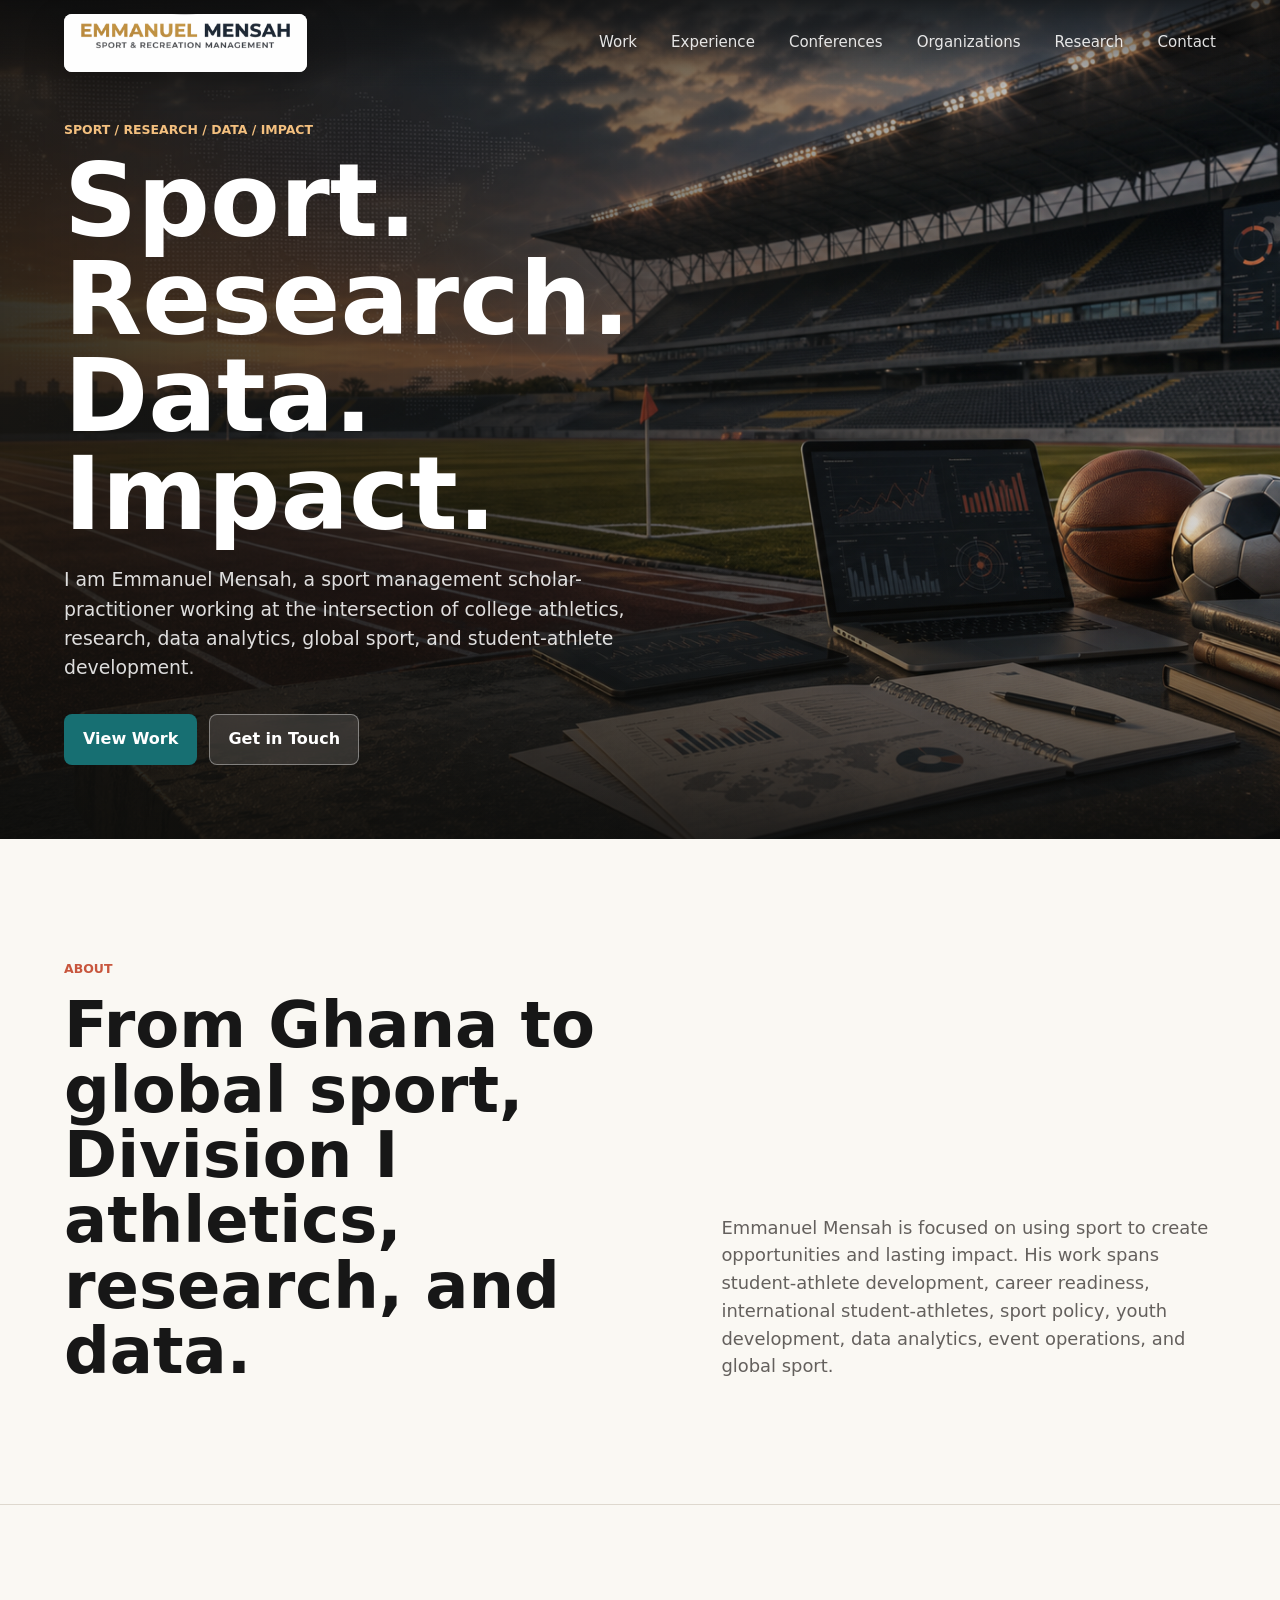
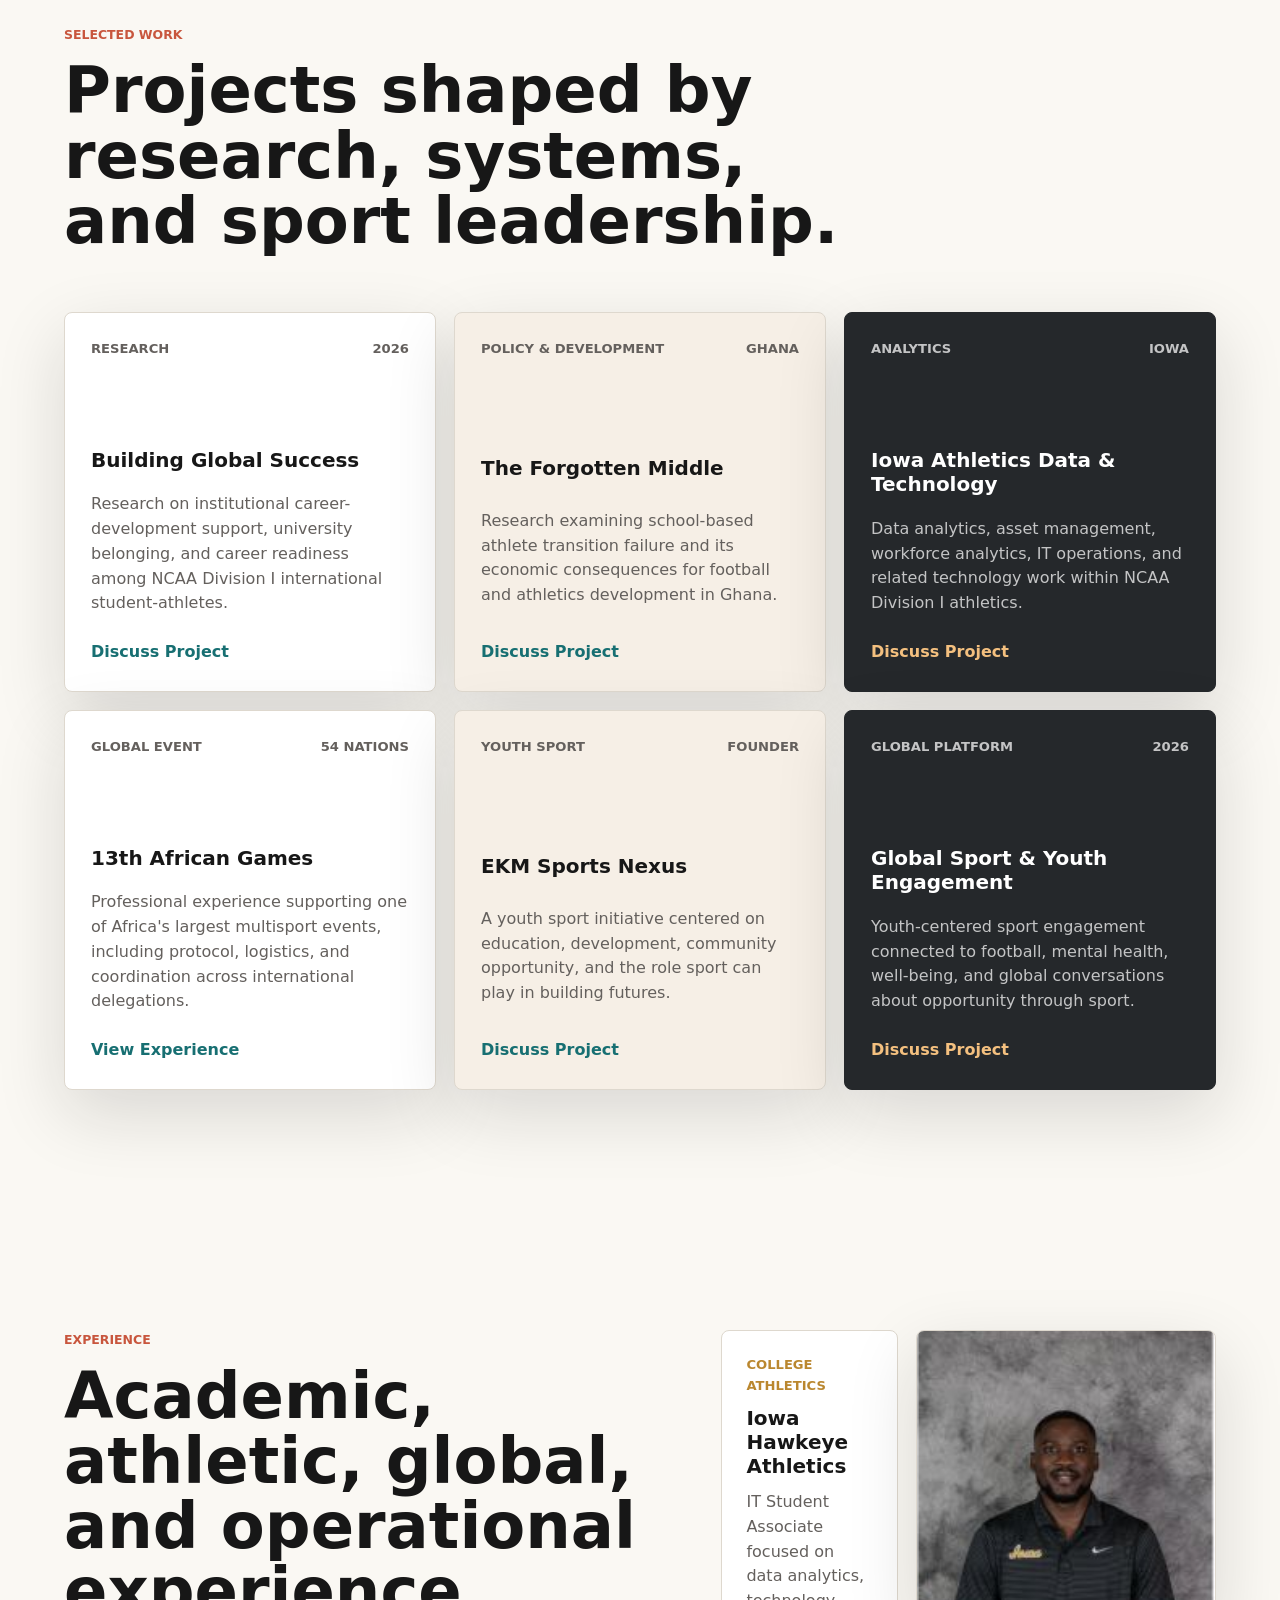
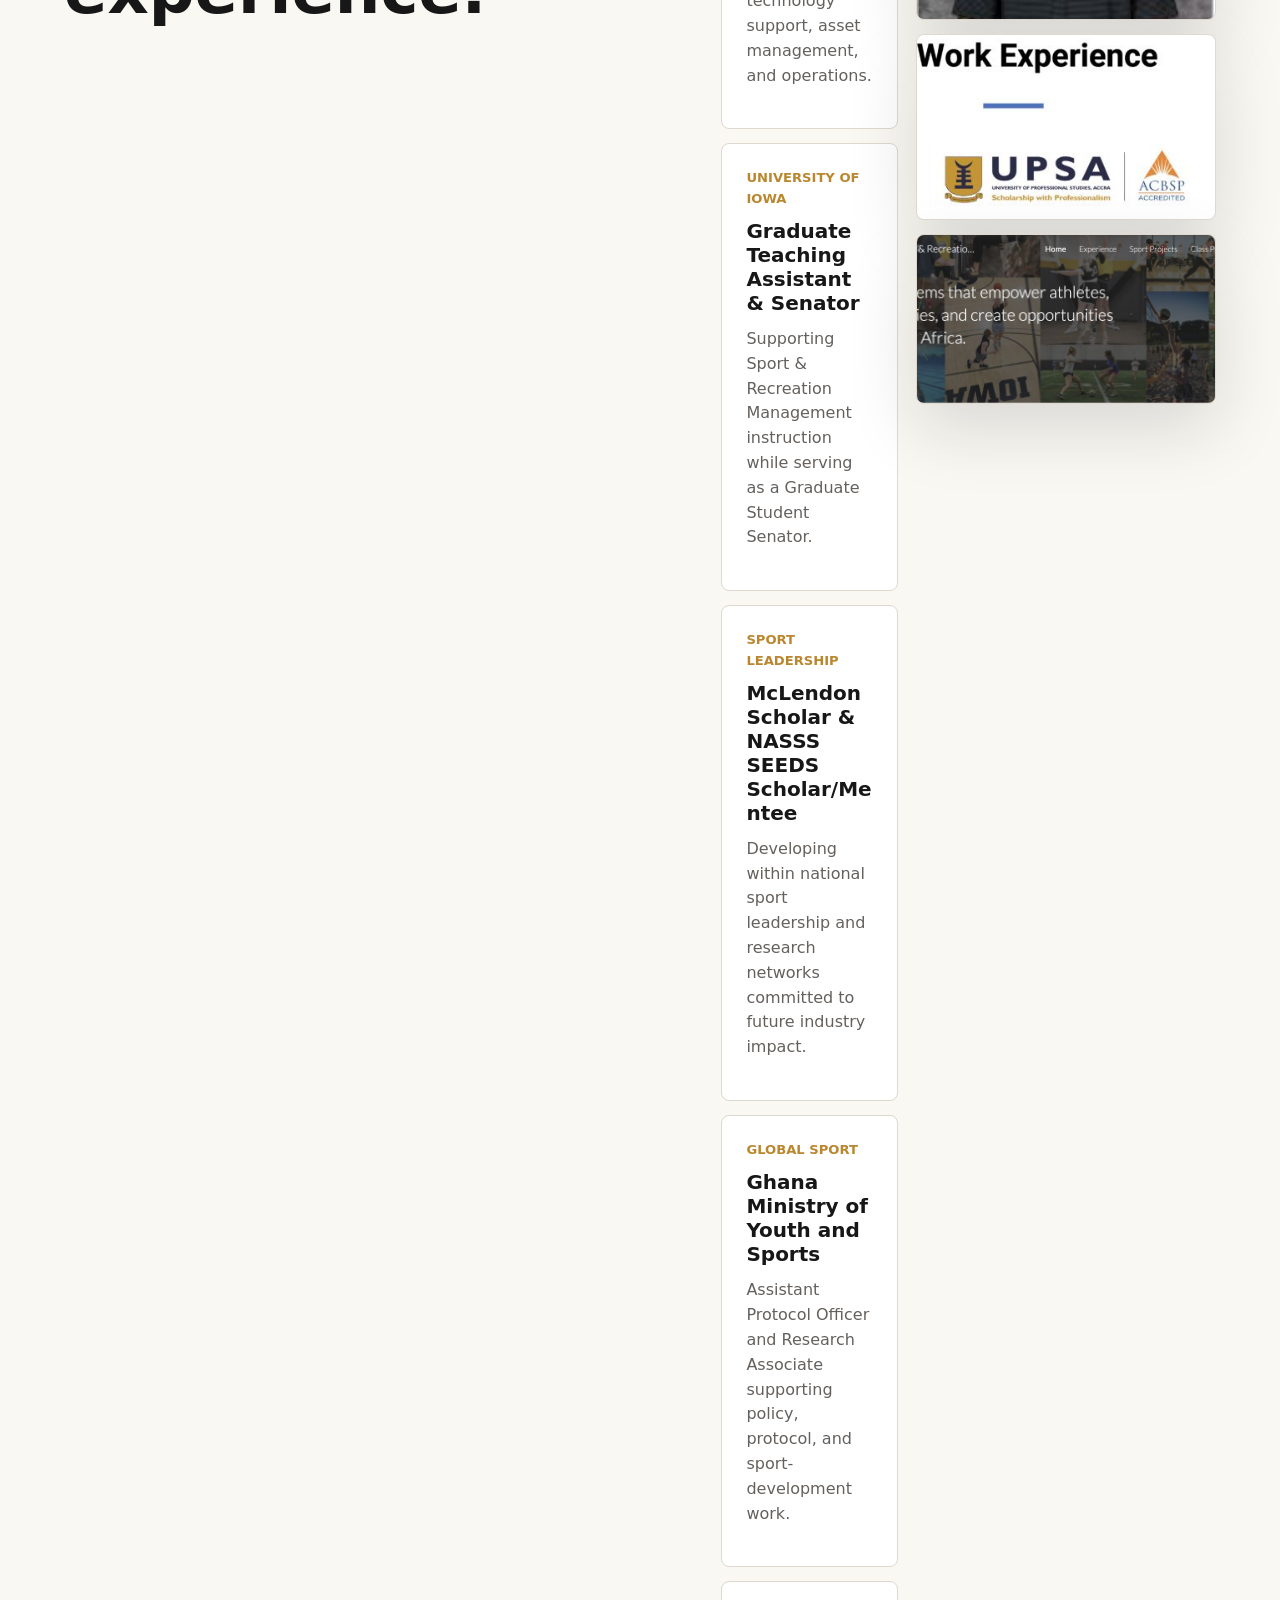
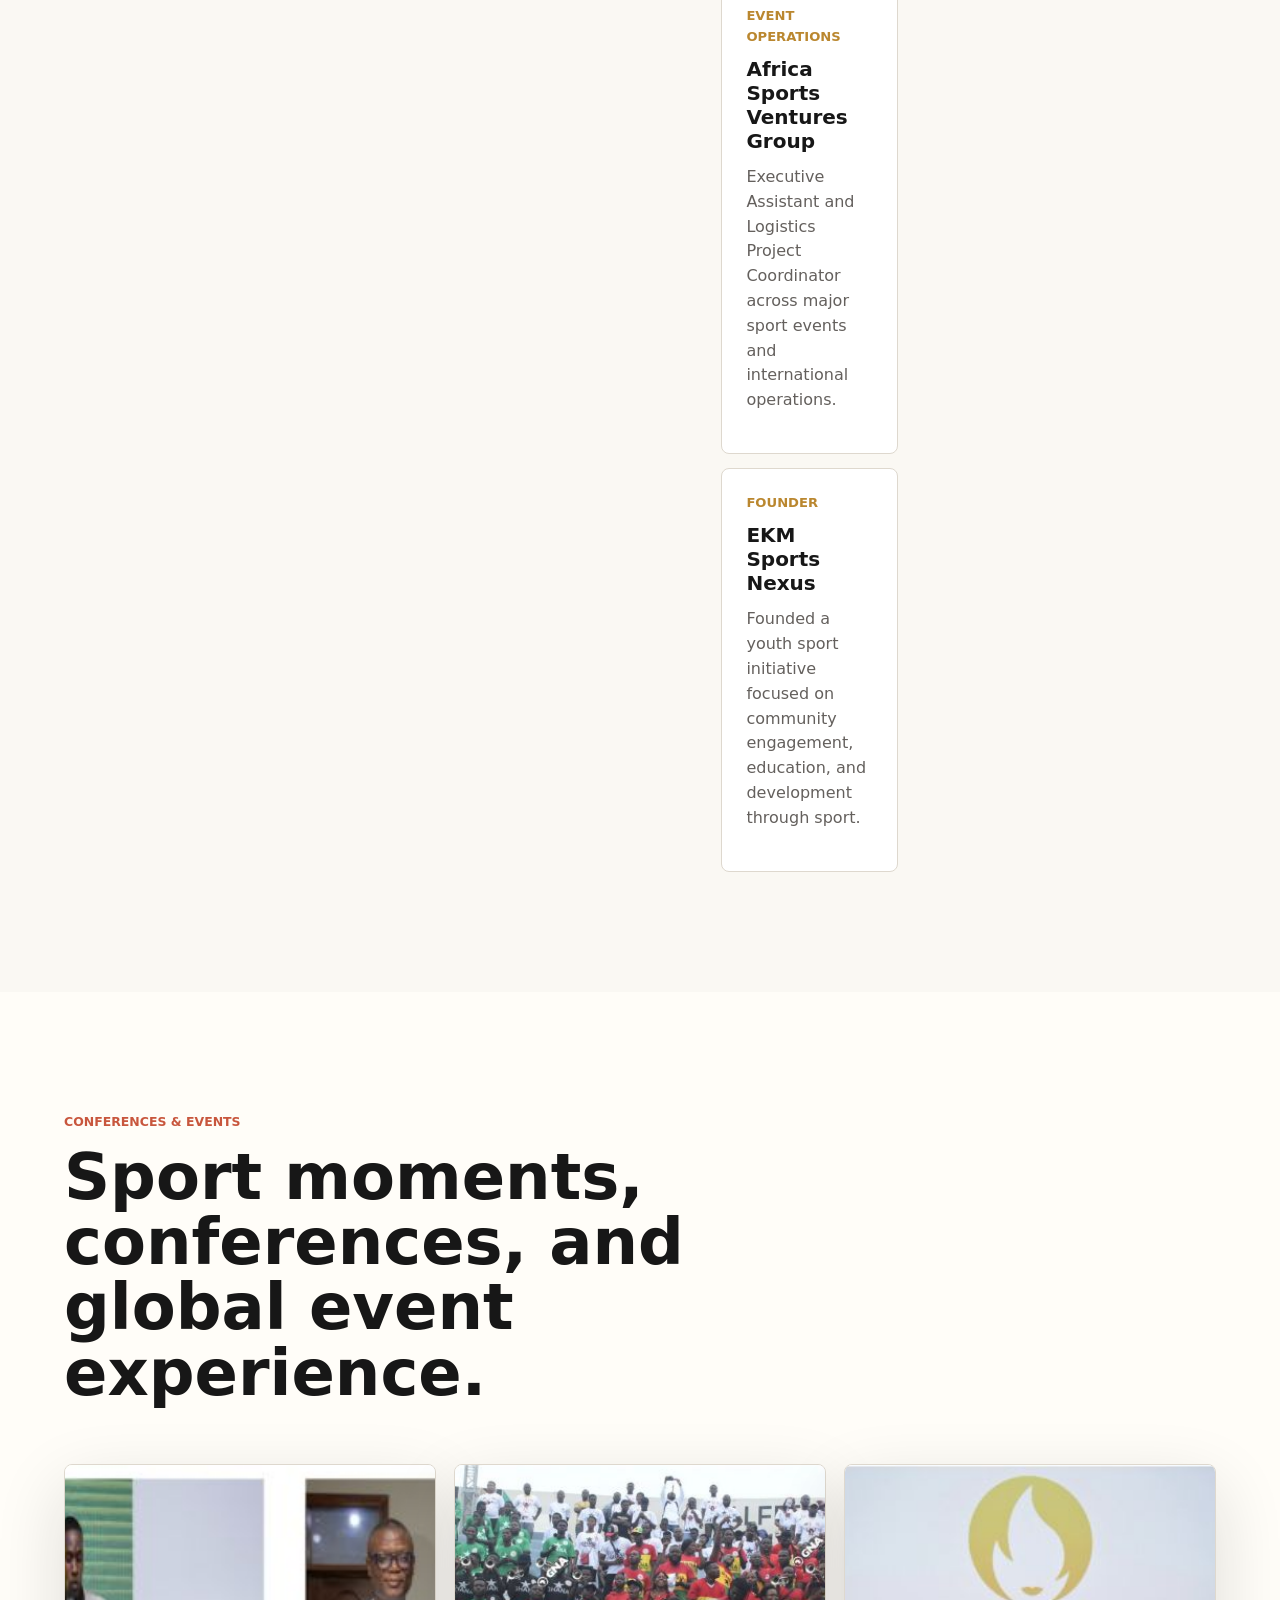
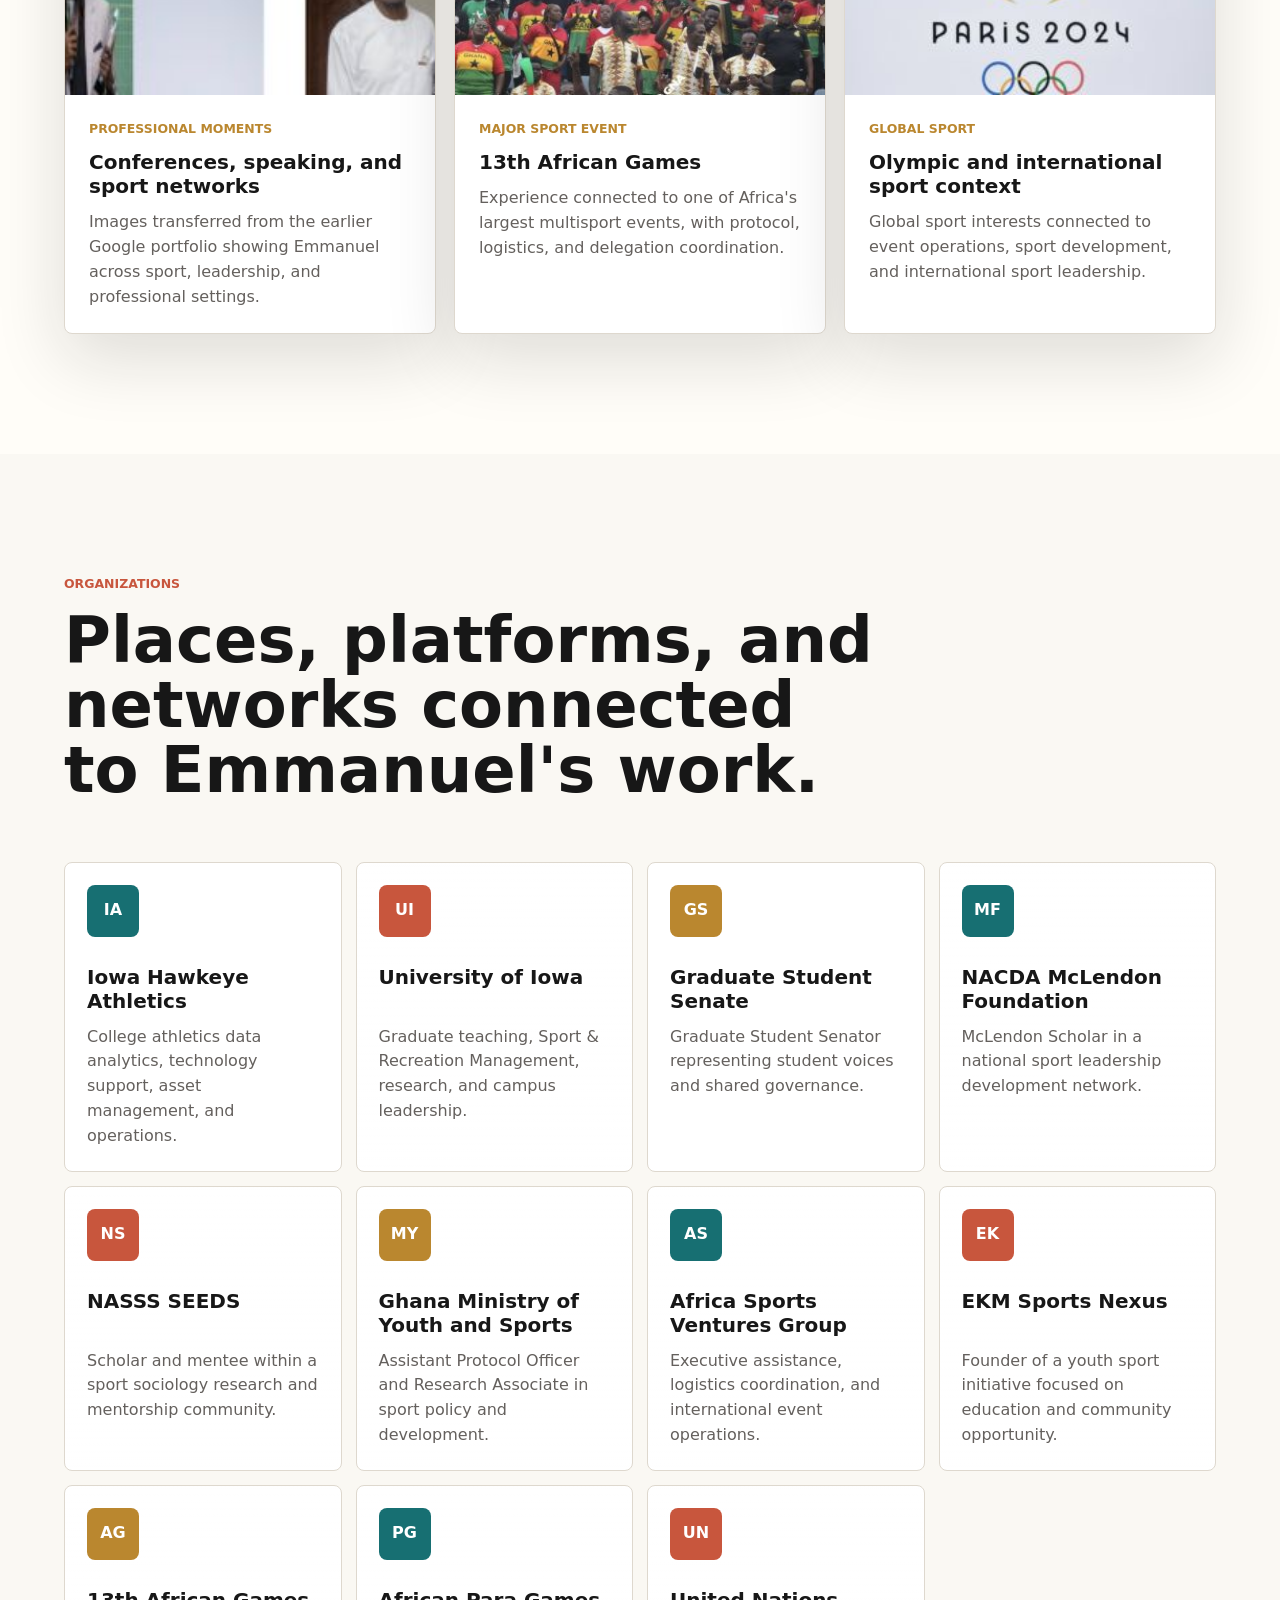
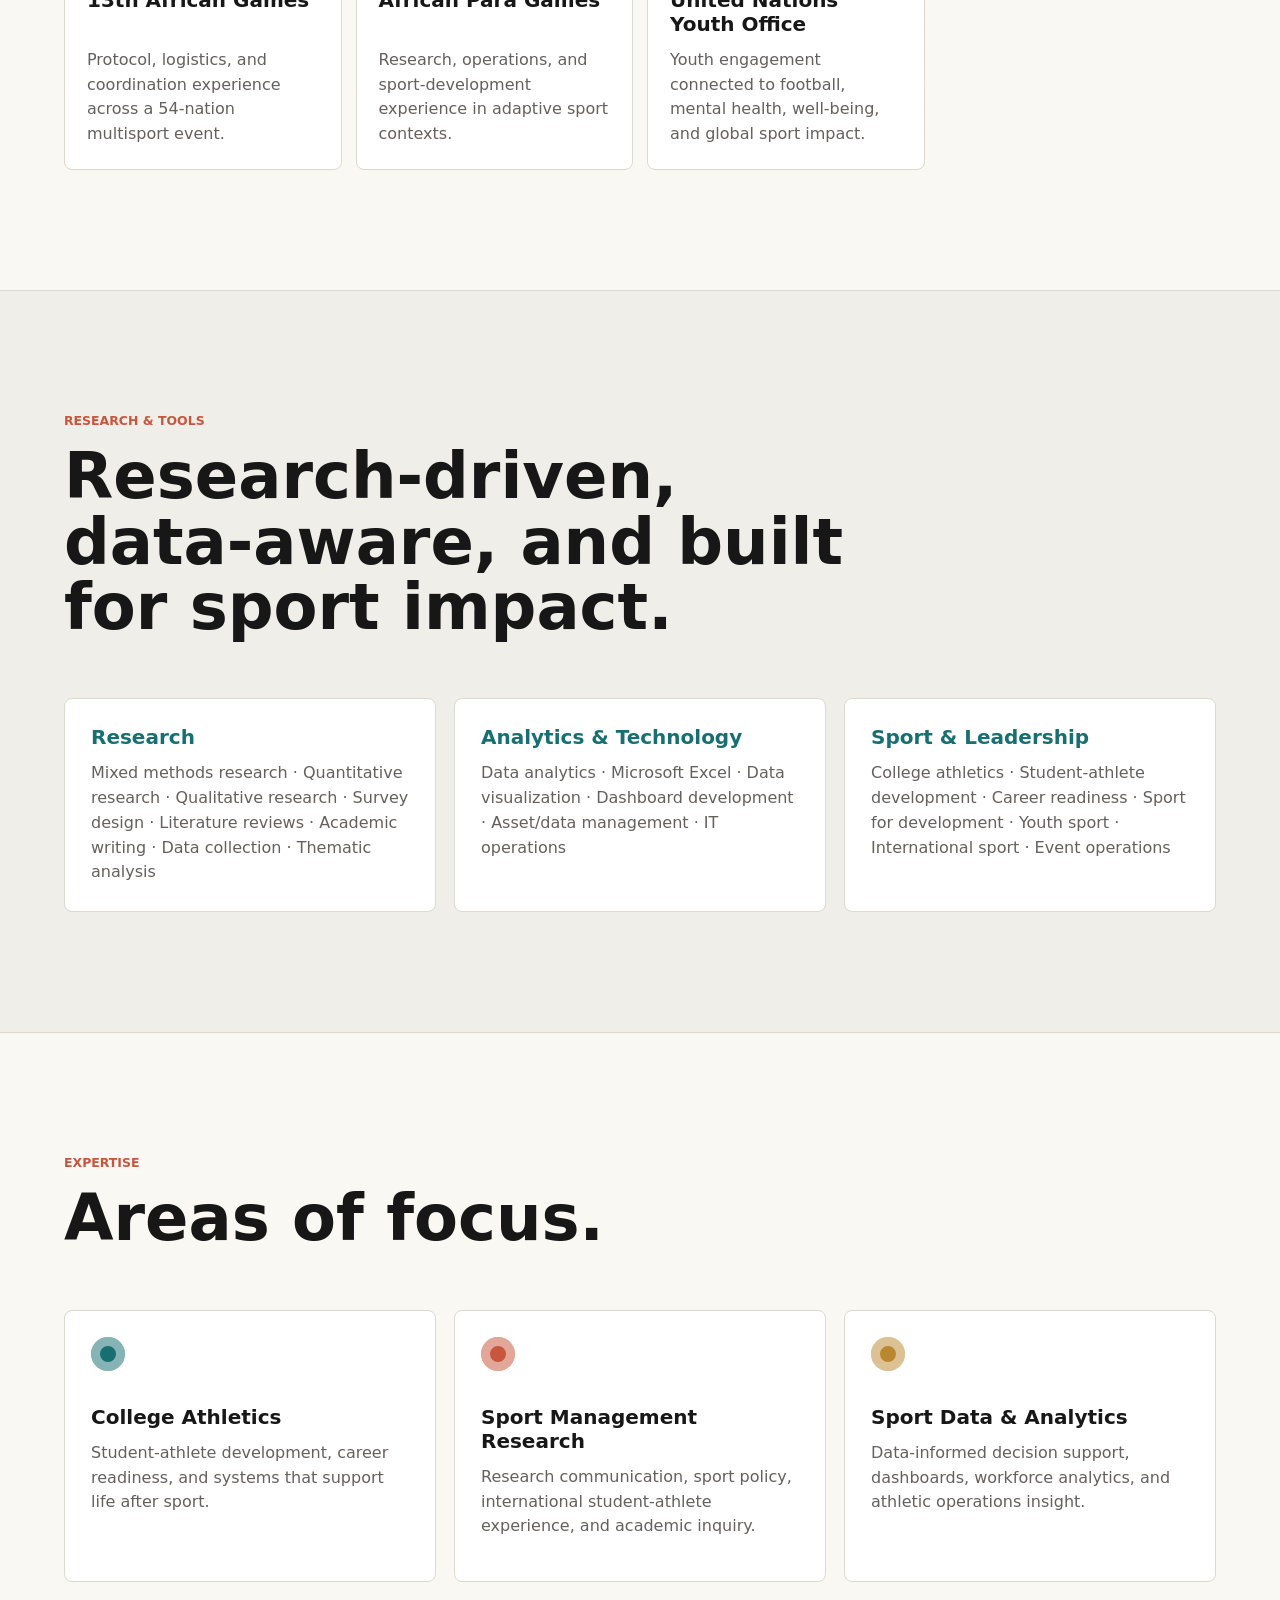
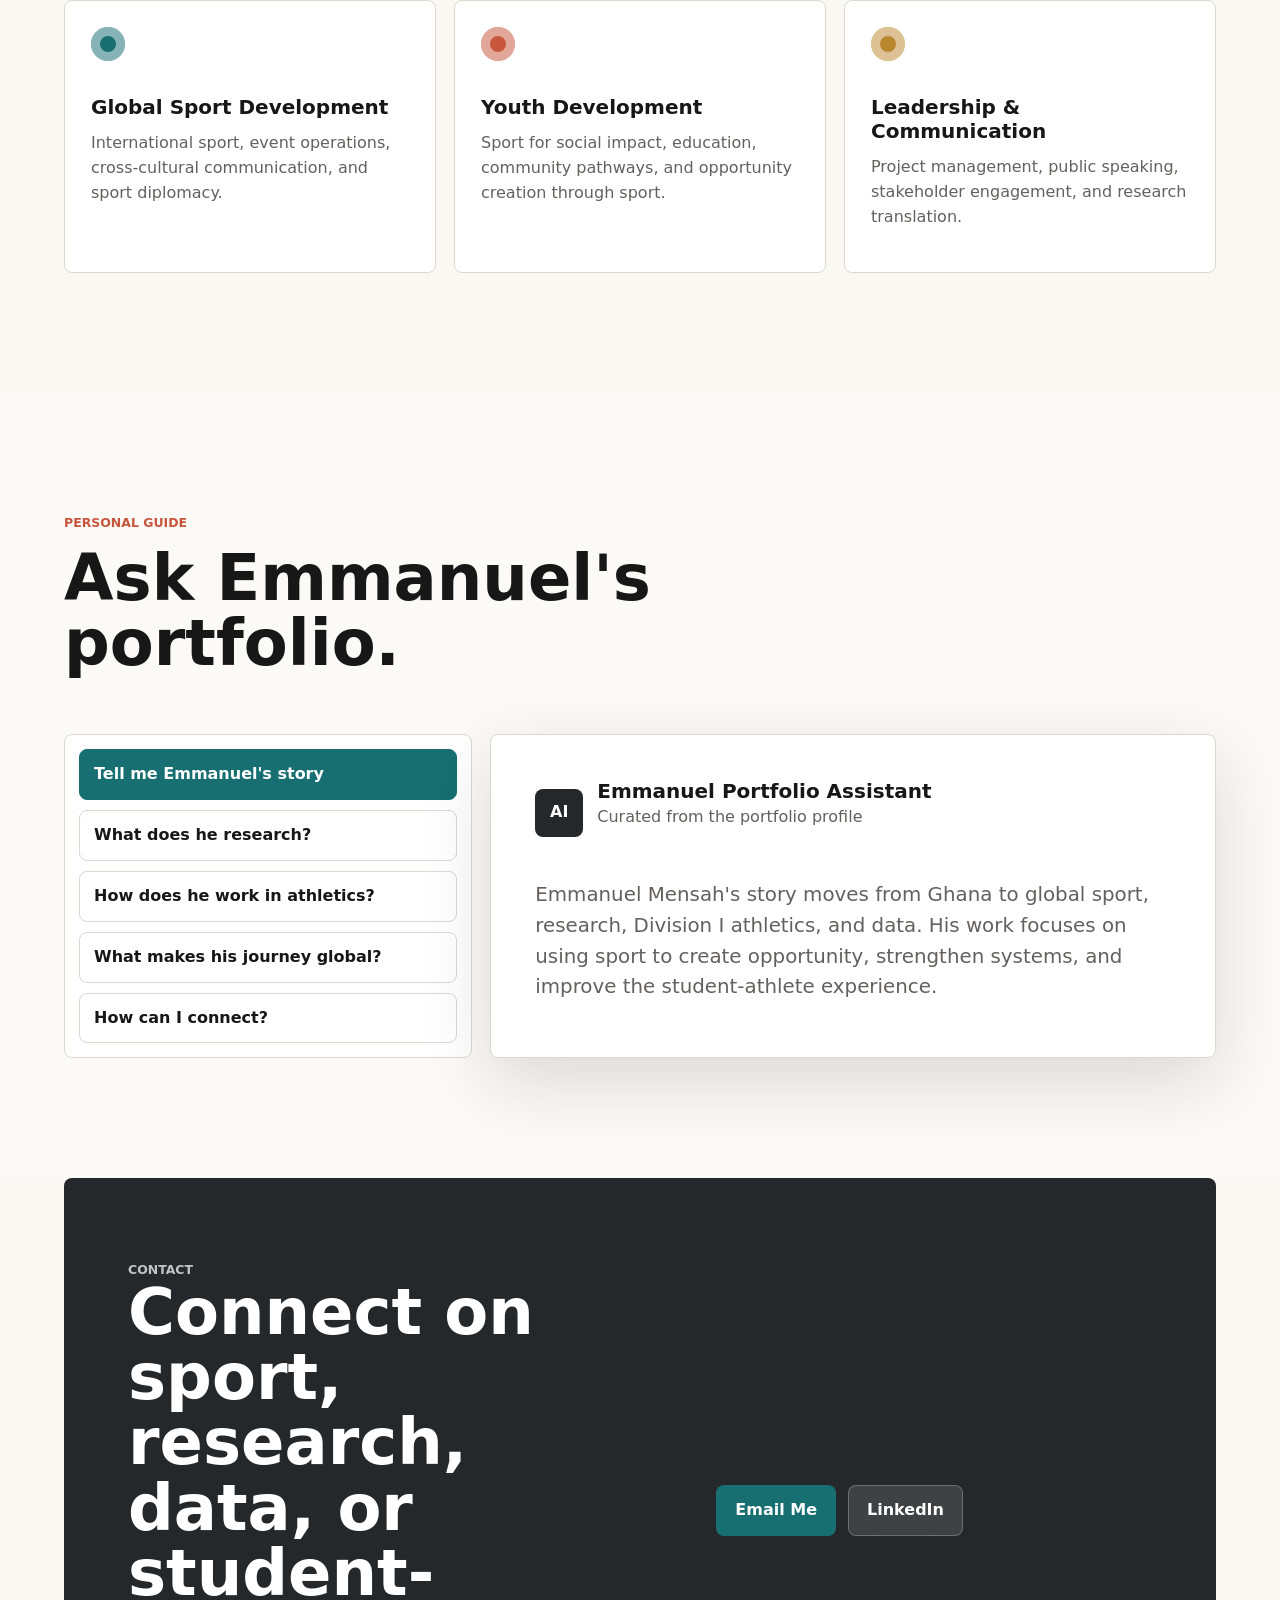
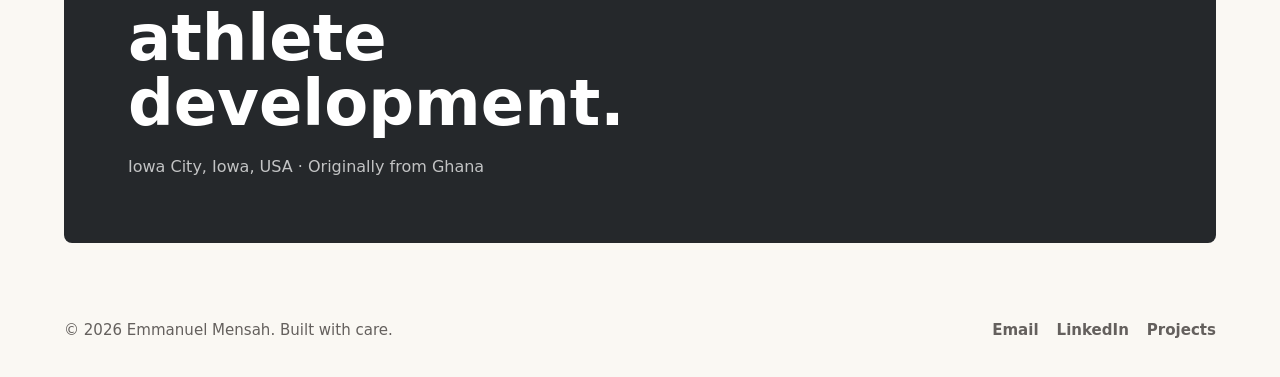
==== external-portfolio-site/index.html @ 70c1399a "Add portfolio website" ====
<!doctype html>
<html lang="en">
  <head>
    <meta charset="utf-8">
    <meta name="viewport" content="width=device-width, initial-scale=1">
    <meta name="description" content="Personal portfolio for Emmanuel Mensah, a sport management scholar-practitioner focused on research, data, global sport, and student-athlete development.">
    <title>Emmanuel Mensah | Sport Management Portfolio</title>
    <link rel="preload" href="assets/hero-sport-management.png" as="image">
    <link rel="stylesheet" href="styles.css">
  </head>
  <body>
    <header class="site-header">
      <a class="brand" href="#top" aria-label="Emmanuel Mensah home">
        <img class="brand-logo" src="assets/emmanuel-mensah-header-logo.png" alt="">
      </a>
      <nav class="nav" aria-label="Primary navigation">
        <a href="#work">Work</a>
        <a href="#experience">Experience</a>
        <a href="#conferences">Conferences</a>
        <a href="#organizations">Organizations</a>
        <a href="#research">Research</a>
        <a href="#contact">Contact</a>
      </nav>
    </header>

    <main id="top">
      <section class="hero" aria-label="Portfolio introduction">
        <img class="hero-image" src="assets/hero-sport-management.png" alt="A stadium, track, field, and sport analytics environment.">
        <div class="hero-scrim"></div>
        <div class="hero-content">
          <p class="eyebrow">Sport / Research / Data / Impact</p>
          <h1>Sport. Research. Data. Impact.</h1>
          <p class="hero-copy">
            I am Emmanuel Mensah, a sport management scholar-practitioner working at the intersection of
            college athletics, research, data analytics, global sport, and student-athlete development.
          </p>
          <div class="hero-actions" aria-label="Portfolio actions">
            <a class="button primary" href="#work">View Work</a>
            <a class="button secondary" href="mailto:emmanuel-mensah@uiowa.edu">Get in Touch</a>
          </div>
        </div>
      </section>

      <section class="section intro" aria-label="Profile summary">
        <div>
          <p class="section-kicker">About</p>
          <h2>From Ghana to global sport, Division I athletics, research, and data.</h2>
        </div>
        <p>
          Emmanuel Mensah is focused on using sport to create opportunities and lasting impact. His work spans
          student-athlete development, career readiness, international student-athletes, sport policy, youth
          development, data analytics, event operations, and global sport.
        </p>
      </section>

      <section class="section organizations" id="organizations" aria-labelledby="organizations-title">
        <div class="section-heading">
          <p class="section-kicker">Organizations</p>
          <h2 id="organizations-title">Places, platforms, and networks connected to Emmanuel's work.</h2>
        </div>
        <div class="logo-wall" aria-label="Organizations Emmanuel has worked with or been connected to">
          <article>
            <span>IA</span>
            <h3>Iowa Hawkeye Athletics</h3>
            <p>College athletics data analytics, technology support, asset management, and operations.</p>
          </article>
          <article>
            <span>UI</span>
            <h3>University of Iowa</h3>
            <p>Graduate teaching, Sport & Recreation Management, research, and campus leadership.</p>
          </article>
          <article>
            <span>GS</span>
            <h3>Graduate Student Senate</h3>
            <p>Graduate Student Senator representing student voices and shared governance.</p>
          </article>
          <article>
            <span>MF</span>
            <h3>NACDA McLendon Foundation</h3>
            <p>McLendon Scholar in a national sport leadership development network.</p>
          </article>
          <article>
            <span>NS</span>
            <h3>NASSS SEEDS</h3>
            <p>Scholar and mentee within a sport sociology research and mentorship community.</p>
          </article>
          <article>
            <span>MY</span>
            <h3>Ghana Ministry of Youth and Sports</h3>
            <p>Assistant Protocol Officer and Research Associate in sport policy and development.</p>
          </article>
          <article>
            <span>AS</span>
            <h3>Africa Sports Ventures Group</h3>
            <p>Executive assistance, logistics coordination, and international event operations.</p>
          </article>
          <article>
            <span>EK</span>
            <h3>EKM Sports Nexus</h3>
            <p>Founder of a youth sport initiative focused on education and community opportunity.</p>
          </article>
          <article>
            <span>AG</span>
            <h3>13th African Games</h3>
            <p>Protocol, logistics, and coordination experience across a 54-nation multisport event.</p>
          </article>
          <article>
            <span>PG</span>
            <h3>African Para Games</h3>
            <p>Research, operations, and sport-development experience in adaptive sport contexts.</p>
          </article>
          <article>
            <span>UN</span>
            <h3>United Nations Youth Office</h3>
            <p>Youth engagement connected to football, mental health, well-being, and global sport impact.</p>
          </article>
        </div>
      </section>

      <section class="section ask-section" id="ask" aria-labelledby="ask-title">
        <div class="section-heading">
          <p class="section-kicker">Personal Guide</p>
          <h2 id="ask-title">Ask Emmanuel's portfolio.</h2>
        </div>
        <div class="ask-layout">
          <div class="ask-panel" aria-label="Suggested questions">
            <button class="prompt-button active" type="button" data-answer="story">Tell me Emmanuel's story</button>
            <button class="prompt-button" type="button" data-answer="research">What does he research?</button>
            <button class="prompt-button" type="button" data-answer="athletics">How does he work in athletics?</button>
            <button class="prompt-button" type="button" data-answer="global">What makes his journey global?</button>
            <button class="prompt-button" type="button" data-answer="contact">How can I connect?</button>
          </div>
          <article class="chat-card" aria-live="polite">
            <div class="chat-header">
              <span class="chat-mark">AI</span>
              <div>
                <h3>Emmanuel Portfolio Assistant</h3>
                <p>Curated from the portfolio profile</p>
              </div>
            </div>
            <p id="chat-answer">
              Emmanuel Mensah's story moves from Ghana to global sport, research, Division I athletics, and data.
              His work focuses on using sport to create opportunity, strengthen systems, and improve the
              student-athlete experience.
            </p>
          </article>
        </div>
      </section>

      <section class="section" id="work" aria-labelledby="work-title">
        <div class="section-heading">
          <p class="section-kicker">Selected Work</p>
          <h2 id="work-title">Projects shaped by research, systems, and sport leadership.</h2>
        </div>

        <div class="project-grid">
          <article class="project-card">
            <div class="project-meta">
              <span>Research</span>
              <span>2026</span>
            </div>
            <h3>Building Global Success</h3>
            <p>
              Research on institutional career-development support, university belonging, and career readiness
              among NCAA Division I international student-athletes.
            </p>
            <a href="#contact" aria-label="Contact Emmanuel about Building Global Success">Discuss Project</a>
          </article>

          <article class="project-card accent">
            <div class="project-meta">
              <span>Policy & Development</span>
              <span>Ghana</span>
            </div>
            <h3>The Forgotten Middle</h3>
            <p>
              Research examining school-based athlete transition failure and its economic consequences for
              football and athletics development in Ghana.
            </p>
            <a href="#contact" aria-label="Contact Emmanuel about The Forgotten Middle">Discuss Project</a>
          </article>

          <article class="project-card dark">
            <div class="project-meta">
              <span>Analytics</span>
              <span>Iowa</span>
            </div>
            <h3>Iowa Athletics Data & Technology</h3>
            <p>
              Data analytics, asset management, workforce analytics, IT operations, and related technology work
              within NCAA Division I athletics.
            </p>
            <a href="#contact" aria-label="Contact Emmanuel about Iowa Athletics data and technology projects">Discuss Project</a>
          </article>

          <article class="project-card">
            <div class="project-meta">
              <span>Global Event</span>
              <span>54 Nations</span>
            </div>
            <h3>13th African Games</h3>
            <p>
              Professional experience supporting one of Africa's largest multisport events, including protocol,
              logistics, and coordination across international delegations.
            </p>
            <a href="#experience" aria-label="View Emmanuel's event operations experience">View Experience</a>
          </article>

          <article class="project-card accent">
            <div class="project-meta">
              <span>Youth Sport</span>
              <span>Founder</span>
            </div>
            <h3>EKM Sports Nexus</h3>
            <p>
              A youth sport initiative centered on education, development, community opportunity, and the role
              sport can play in building futures.
            </p>
            <a href="#contact" aria-label="Contact Emmanuel about EKM Sports Nexus">Discuss Project</a>
          </article>

          <article class="project-card dark">
            <div class="project-meta">
              <span>Global Platform</span>
              <span>2026</span>
            </div>
            <h3>Global Sport & Youth Engagement</h3>
            <p>
              Youth-centered sport engagement connected to football, mental health, well-being, and global
              conversations about opportunity through sport.
            </p>
            <a href="#contact" aria-label="Contact Emmanuel about global sport and youth engagement">Discuss Project</a>
          </article>
        </div>
      </section>

      <section class="section conferences" id="conferences" aria-labelledby="conferences-title">
        <div class="section-heading">
          <p class="section-kicker">Conferences & Events</p>
          <h2 id="conferences-title">Sport moments, conferences, and global event experience.</h2>
        </div>
        <div class="conference-grid">
          <article>
            <img src="assets/old-site-preview-photo-row.png" alt="Conference and sport leadership photos from Emmanuel Mensah's older portfolio.">
            <div>
              <span>Professional Moments</span>
              <h3>Conferences, speaking, and sport networks</h3>
              <p>Images transferred from the earlier Google portfolio showing Emmanuel across sport, leadership, and professional settings.</p>
            </div>
          </article>
          <article>
            <img src="assets/project-african-games-crowd.png" alt="Crowd at African Games event with Ghana supporters.">
            <div>
              <span>Major Sport Event</span>
              <h3>13th African Games</h3>
              <p>Experience connected to one of Africa's largest multisport events, with protocol, logistics, and delegation coordination.</p>
            </div>
          </article>
          <article>
            <img src="assets/conference-paris-2024.png" alt="Paris 2024 Olympic visual from Emmanuel Mensah's work experience section.">
            <div>
              <span>Global Sport</span>
              <h3>Olympic and international sport context</h3>
              <p>Global sport interests connected to event operations, sport development, and international sport leadership.</p>
            </div>
          </article>
        </div>
      </section>

      <section class="section split" id="experience" aria-labelledby="experience-title">
        <div class="section-heading">
          <p class="section-kicker">Experience</p>
          <h2 id="experience-title">Academic, athletic, global, and operational experience.</h2>
        </div>
        <div class="experience-layout">
          <div class="timeline" aria-label="Experience timeline">
            <article>
              <span>College Athletics</span>
              <h3>Iowa Hawkeye Athletics</h3>
              <p>IT Student Associate focused on data analytics, technology support, asset management, and operations.</p>
            </article>
            <article>
              <span>University of Iowa</span>
              <h3>Graduate Teaching Assistant & Senator</h3>
              <p>Supporting Sport & Recreation Management instruction while serving as a Graduate Student Senator.</p>
            </article>
            <article>
              <span>Sport Leadership</span>
              <h3>McLendon Scholar & NASSS SEEDS Scholar/Mentee</h3>
              <p>Developing within national sport leadership and research networks committed to future industry impact.</p>
            </article>
            <article>
              <span>Global Sport</span>
              <h3>Ghana Ministry of Youth and Sports</h3>
              <p>Assistant Protocol Officer and Research Associate supporting policy, protocol, and sport-development work.</p>
            </article>
            <article>
              <span>Event Operations</span>
              <h3>Africa Sports Ventures Group</h3>
              <p>Executive Assistant and Logistics Project Coordinator across major sport events and international operations.</p>
            </article>
            <article>
              <span>Founder</span>
              <h3>EKM Sports Nexus</h3>
              <p>Founded a youth sport initiative focused on community engagement, education, and development through sport.</p>
            </article>
          </div>
          <aside class="work-photos" aria-label="Transferred work photos">
            <img src="assets/old-site-iowa-portrait.png" alt="Emmanuel Mensah in Iowa Athletics apparel.">
            <img src="assets/work-upsa-experience.png" alt="UPSA experience graphic from Emmanuel Mensah's older portfolio.">
            <img src="assets/old-site-preview-hero-collage.png" alt="Sport training and athlete development collage.">
          </aside>
        </div>
      </section>

      <section class="section research-band" id="research" aria-labelledby="research-title">
        <div class="section-heading">
          <p class="section-kicker">Research & Tools</p>
          <h2 id="research-title">Research-driven, data-aware, and built for sport impact.</h2>
        </div>
        <div class="tag-groups">
          <article>
            <h3>Research</h3>
            <p>Mixed methods research · Quantitative research · Qualitative research · Survey design · Literature reviews · Academic writing · Data collection · Thematic analysis</p>
          </article>
          <article>
            <h3>Analytics & Technology</h3>
            <p>Data analytics · Microsoft Excel · Data visualization · Dashboard development · Asset/data management · IT operations</p>
          </article>
          <article>
            <h3>Sport & Leadership</h3>
            <p>College athletics · Student-athlete development · Career readiness · Sport for development · Youth sport · International sport · Event operations</p>
          </article>
        </div>
      </section>

      <section class="section" id="services" aria-labelledby="services-title">
        <div class="section-heading">
          <p class="section-kicker">Expertise</p>
          <h2 id="services-title">Areas of focus.</h2>
        </div>
        <div class="focus-list">
          <article>
            <span class="icon-dot"></span>
            <h3>College Athletics</h3>
            <p>Student-athlete development, career readiness, and systems that support life after sport.</p>
          </article>
          <article>
            <span class="icon-dot coral"></span>
            <h3>Sport Management Research</h3>
            <p>Research communication, sport policy, international student-athlete experience, and academic inquiry.</p>
          </article>
          <article>
            <span class="icon-dot gold"></span>
            <h3>Sport Data & Analytics</h3>
            <p>Data-informed decision support, dashboards, workforce analytics, and athletic operations insight.</p>
          </article>
          <article>
            <span class="icon-dot"></span>
            <h3>Global Sport Development</h3>
            <p>International sport, event operations, cross-cultural communication, and sport diplomacy.</p>
          </article>
          <article>
            <span class="icon-dot coral"></span>
            <h3>Youth Development</h3>
            <p>Sport for social impact, education, community pathways, and opportunity creation through sport.</p>
          </article>
          <article>
            <span class="icon-dot gold"></span>
            <h3>Leadership & Communication</h3>
            <p>Project management, public speaking, stakeholder engagement, and research translation.</p>
          </article>
        </div>
      </section>

      <section class="contact" id="contact" aria-labelledby="contact-title">
        <div>
          <p class="section-kicker">Contact</p>
          <h2 id="contact-title">Connect on sport, research, data, or student-athlete development.</h2>
          <p>Iowa City, Iowa, USA · Originally from Ghana</p>
        </div>
        <div class="contact-actions">
          <a class="button primary" href="mailto:emmanuel-mensah@uiowa.edu">Email Me</a>
          <a class="button secondary" href="https://www.linkedin.com/in/emmanuel-kofimensah">LinkedIn</a>
        </div>
      </section>
    </main>

    <footer class="footer">
      <p>&copy; 2026 Emmanuel Mensah. Built with care.</p>
      <div>
        <a href="mailto:emmanuel-mensah@uiowa.edu">Email</a>
        <a href="https://www.linkedin.com/in/emmanuel-kofimensah">LinkedIn</a>
        <a href="#work">Projects</a>
      </div>
    </footer>
    <script src="script.js"></script>
  </body>
</html>
---- external-portfolio-site/styles.css ----
:root {
  --ink: #171717;
  --muted: #64605d;
  --paper: #faf8f3;
  --panel: #ffffff;
  --line: #ded8ce;
  --teal: #176f72;
  --coral: #c8563d;
  --gold: #ba872f;
  --charcoal: #25282b;
  --shadow: 0 24px 70px rgba(23, 23, 23, 0.14);
}

* {
  box-sizing: border-box;
}

html {
  scroll-behavior: smooth;
}

body {
  margin: 0;
  background: var(--paper);
  color: var(--ink);
  font-family: Inter, ui-sans-serif, system-ui, -apple-system, BlinkMacSystemFont, "Segoe UI", sans-serif;
  line-height: 1.55;
}

main {
  display: flex;
  flex-direction: column;
}

main > .hero {
  order: 1;
}

main > .intro {
  order: 2;
}

main > #work {
  order: 3;
}

main > #experience {
  order: 4;
}

main > #conferences {
  order: 5;
}

main > #organizations {
  order: 6;
}

main > #research {
  order: 7;
}

main > #services {
  order: 8;
}

main > #ask {
  order: 9;
}

main > #contact {
  order: 10;
}

a {
  color: inherit;
  text-decoration: none;
}

.site-header {
  position: fixed;
  top: 0;
  left: 0;
  right: 0;
  z-index: 10;
  display: flex;
  align-items: center;
  justify-content: space-between;
  gap: 24px;
  min-height: 72px;
  padding: 14px clamp(20px, 5vw, 64px);
  color: #fff;
  background: linear-gradient(180deg, rgba(10, 10, 10, 0.72), rgba(10, 10, 10, 0));
}

.brand,
.nav,
.hero-actions,
.contact-actions,
.footer div,
.chat-header {
  display: flex;
  align-items: center;
}

.brand {
  display: inline-flex;
  flex: 0 0 auto;
}

.brand-logo {
  display: block;
  width: clamp(172px, 19vw, 246px);
  height: 58px;
  object-fit: contain;
  border-radius: 8px;
  background: rgba(255, 255, 255, 0.94);
  box-shadow: 0 16px 38px rgba(0, 0, 0, 0.28);
}

.nav {
  gap: clamp(14px, 3vw, 34px);
  font-size: 0.94rem;
  color: rgba(255, 255, 255, 0.88);
}

.nav a {
  padding: 8px 0;
}

.nav a:hover {
  color: #fff;
}

.hero {
  position: relative;
  min-height: 92svh;
  display: grid;
  align-items: center;
  overflow: hidden;
  padding: 120px clamp(20px, 5vw, 64px) 74px;
  color: #fff;
}

.hero-image,
.hero-scrim {
  position: absolute;
  inset: 0;
}

.hero-image {
  width: 100%;
  height: 100%;
  object-fit: cover;
}

.hero-scrim {
  background:
    linear-gradient(90deg, rgba(14, 14, 12, 0.84) 0%, rgba(14, 14, 12, 0.58) 42%, rgba(14, 14, 12, 0.12) 100%),
    linear-gradient(0deg, rgba(12, 12, 10, 0.7) 0%, rgba(12, 12, 10, 0) 34%);
}

.hero-content {
  position: relative;
  max-width: 760px;
}

.eyebrow,
.section-kicker {
  margin: 0 0 14px;
  color: var(--coral);
  font-size: 0.78rem;
  font-weight: 800;
  letter-spacing: 0;
  text-transform: uppercase;
}

.hero .eyebrow {
  color: #f4c07f;
}

h1,
h2,
h3,
p {
  margin-top: 0;
}

h1 {
  max-width: 760px;
  margin-bottom: 22px;
  font-size: 6.35rem;
  line-height: 0.96;
  letter-spacing: 0;
}

h2 {
  margin-bottom: 0;
  font-size: 4rem;
  line-height: 1.02;
  letter-spacing: 0;
}

h3 {
  margin-bottom: 12px;
  font-size: 1.25rem;
  line-height: 1.2;
}

.hero-copy {
  max-width: 610px;
  margin-bottom: 32px;
  color: rgba(255, 255, 255, 0.86);
  font-size: 1.18rem;
}

.hero-actions,
.contact-actions {
  gap: 12px;
  flex-wrap: wrap;
}

.button {
  display: inline-flex;
  align-items: center;
  justify-content: center;
  min-height: 46px;
  padding: 12px 18px;
  border-radius: 8px;
  border: 1px solid transparent;
  font-weight: 780;
  transition: transform 180ms ease, border-color 180ms ease, background 180ms ease;
}

.button:hover {
  transform: translateY(-2px);
}

.button.primary {
  color: #fff;
  background: var(--teal);
}

.button.secondary {
  color: inherit;
  border-color: rgba(255, 255, 255, 0.38);
  background: rgba(255, 255, 255, 0.12);
  backdrop-filter: blur(12px);
}

.section {
  padding: clamp(64px, 10vw, 120px) clamp(20px, 5vw, 64px);
}

.intro,
.split,
.contact,
.footer {
  display: grid;
  grid-template-columns: minmax(0, 1.08fr) minmax(280px, 0.92fr);
  gap: clamp(28px, 6vw, 80px);
}

.intro {
  align-items: end;
  border-bottom: 1px solid var(--line);
}

.intro > p {
  margin-bottom: 4px;
  color: var(--muted);
  font-size: 1.12rem;
}

.section-heading {
  max-width: 820px;
  margin-bottom: clamp(30px, 5vw, 58px);
}

.project-grid {
  display: grid;
  grid-template-columns: repeat(3, minmax(0, 1fr));
  gap: 18px;
}

.logo-wall {
  display: grid;
  grid-template-columns: repeat(4, minmax(0, 1fr));
  gap: 14px;
}

.logo-wall article {
  min-height: 232px;
  padding: 22px;
  border: 1px solid var(--line);
  border-radius: 8px;
  background:
    linear-gradient(180deg, rgba(255, 255, 255, 0.94), rgba(255, 255, 255, 0.78)),
    var(--panel);
}

.logo-wall span {
  display: grid;
  place-items: center;
  width: 52px;
  height: 52px;
  margin-bottom: 28px;
  border-radius: 8px;
  color: #fff;
  background: var(--charcoal);
  font-weight: 860;
}

.logo-wall article:nth-child(3n + 1) span {
  background: var(--teal);
}

.logo-wall article:nth-child(3n + 2) span {
  background: var(--coral);
}

.logo-wall article:nth-child(3n) span {
  background: var(--gold);
}

.logo-wall h3 {
  min-height: 48px;
}

.logo-wall p {
  margin-bottom: 0;
  color: var(--muted);
}

.project-card,
.focus-list article,
.timeline article,
.tag-groups article,
.chat-card,
.ask-panel {
  border: 1px solid var(--line);
  border-radius: 8px;
  background: var(--panel);
}

.project-card {
  min-height: 380px;
  display: flex;
  flex-direction: column;
  justify-content: space-between;
  padding: 26px;
  box-shadow: var(--shadow);
}

.project-card.accent {
  background: #f6efe6;
}

.project-card.dark {
  color: #fff;
  background: var(--charcoal);
  border-color: var(--charcoal);
}

.project-card p,
.timeline p,
.focus-list p,
.contact p {
  color: var(--muted);
}

.project-card.dark p,
.project-card.dark .project-meta {
  color: rgba(255, 255, 255, 0.73);
}

.project-card a {
  width: fit-content;
  font-weight: 800;
  color: var(--teal);
}

.project-card.dark a {
  color: #f4c07f;
}

.project-meta {
  display: flex;
  justify-content: space-between;
  gap: 16px;
  margin-bottom: 80px;
  color: var(--muted);
  font-size: 0.82rem;
  font-weight: 780;
  text-transform: uppercase;
}

.conferences {
  background: #fffdf8;
}

.conference-grid {
  display: grid;
  grid-template-columns: repeat(3, minmax(0, 1fr));
  gap: 18px;
}

.conference-grid article {
  overflow: hidden;
  border: 1px solid var(--line);
  border-radius: 8px;
  background: var(--panel);
  box-shadow: var(--shadow);
}

.conference-grid img {
  display: block;
  width: 100%;
  height: 230px;
  object-fit: cover;
  background: #e6e0d6;
}

.conference-grid div {
  padding: 24px;
}

.conference-grid span {
  display: block;
  margin-bottom: 12px;
  color: var(--gold);
  font-size: 0.78rem;
  font-weight: 840;
  text-transform: uppercase;
}

.conference-grid p {
  margin-bottom: 0;
  color: var(--muted);
}

.experience-layout {
  display: grid;
  grid-template-columns: minmax(0, 1fr) minmax(300px, 0.62fr);
  gap: 18px;
}

.experience-layout > * {
  min-width: 0;
}

.timeline {
  display: grid;
  gap: 14px;
  min-width: 0;
  width: 100%;
}

.timeline article {
  min-width: 0;
  padding: 24px;
}

.timeline h3,
.timeline p {
  overflow-wrap: anywhere;
}

.timeline span {
  display: block;
  margin-bottom: 10px;
  color: var(--gold);
  font-size: 0.82rem;
  font-weight: 800;
  text-transform: uppercase;
}

.work-photos {
  display: grid;
  gap: 14px;
  align-self: start;
}

.work-photos img {
  display: block;
  width: 100%;
  min-height: 170px;
  max-height: 290px;
  object-fit: cover;
  border: 1px solid var(--line);
  border-radius: 8px;
  background: #e6e0d6;
  box-shadow: var(--shadow);
}

.focus-list {
  display: grid;
  grid-template-columns: repeat(3, minmax(0, 1fr));
  gap: 18px;
}

.focus-list article,
.tag-groups article {
  padding: 26px;
}

.research-band {
  background: #f0eee8;
  border-top: 1px solid var(--line);
  border-bottom: 1px solid var(--line);
}

.tag-groups {
  display: grid;
  grid-template-columns: repeat(3, minmax(0, 1fr));
  gap: 18px;
}

.tag-groups h3 {
  color: var(--teal);
}

.tag-groups p {
  margin-bottom: 0;
  color: var(--muted);
}

.ask-section {
  background: #fbfaf6;
}

.ask-layout {
  display: grid;
  grid-template-columns: minmax(260px, 0.72fr) minmax(0, 1.28fr);
  gap: 18px;
}

.ask-panel {
  display: grid;
  gap: 10px;
  padding: 14px;
  align-self: start;
}

.prompt-button {
  width: 100%;
  min-height: 48px;
  padding: 12px 14px;
  border: 1px solid var(--line);
  border-radius: 8px;
  color: var(--ink);
  background: #fff;
  font: inherit;
  font-weight: 760;
  text-align: left;
  cursor: pointer;
}

.prompt-button:hover,
.prompt-button.active {
  color: #fff;
  border-color: var(--teal);
  background: var(--teal);
}

.chat-card {
  min-height: 300px;
  padding: clamp(24px, 5vw, 44px);
  box-shadow: var(--shadow);
}

.chat-header {
  gap: 14px;
  margin-bottom: 34px;
}

.chat-mark {
  display: grid;
  place-items: center;
  width: 48px;
  height: 48px;
  border-radius: 8px;
  color: #fff;
  background: var(--charcoal);
  font-weight: 860;
}

.chat-header h3 {
  margin-bottom: 2px;
}

.chat-header p,
.chat-card > p {
  color: var(--muted);
}

.chat-card > p {
  margin-bottom: 0;
  font-size: 1.24rem;
}

.icon-dot {
  display: block;
  width: 34px;
  height: 34px;
  margin-bottom: 34px;
  border-radius: 50%;
  background: var(--teal);
  box-shadow: inset 0 0 0 9px rgba(255, 255, 255, 0.48);
}

.icon-dot.coral {
  background: var(--coral);
}

.icon-dot.gold {
  background: var(--gold);
}

.contact {
  align-items: center;
  margin: 0 clamp(20px, 5vw, 64px) clamp(44px, 7vw, 76px);
  padding: clamp(36px, 6vw, 64px);
  border-radius: 8px;
  color: #fff;
  background: var(--charcoal);
}

.contact h2 {
  max-width: 760px;
}

.contact p {
  max-width: 600px;
  margin: 18px 0 0;
  color: rgba(255, 255, 255, 0.72);
}

.contact .button.secondary {
  border-color: rgba(255, 255, 255, 0.24);
}

.footer {
  align-items: center;
  padding: 0 clamp(20px, 5vw, 64px) 34px;
  color: var(--muted);
  font-size: 0.94rem;
}

.footer p {
  margin: 0;
}

.footer div {
  justify-content: flex-end;
  gap: 18px;
}

.footer a {
  font-weight: 720;
}

@media (max-width: 900px) {
  .site-header {
    position: absolute;
    align-items: flex-start;
  }

  .nav {
    display: none;
  }

  .hero {
    min-height: 88svh;
  }

  h1 {
    font-size: 4.45rem;
  }

  h2 {
    font-size: 3.1rem;
  }

  .intro,
  .split,
  .contact,
  .footer,
  .project-grid,
  .logo-wall,
  .conference-grid,
  .experience-layout,
  .focus-list,
  .tag-groups,
  .ask-layout {
    grid-template-columns: 1fr;
  }

  .project-card {
    min-height: 310px;
  }

  .project-meta {
    margin-bottom: 52px;
  }

  .footer div {
    justify-content: flex-start;
    flex-wrap: wrap;
  }
}

@media (max-width: 560px) {
  .hero {
    min-height: 94svh;
    padding-top: 108px;
  }

  h1 {
    font-size: 3.08rem;
  }

  h2 {
    font-size: 2.35rem;
  }

  .hero-copy {
    font-size: 1.04rem;
  }

  .hero-actions,
  .contact-actions {
    align-items: stretch;
    flex-direction: column;
  }

  .button {
    width: 100%;
  }
}
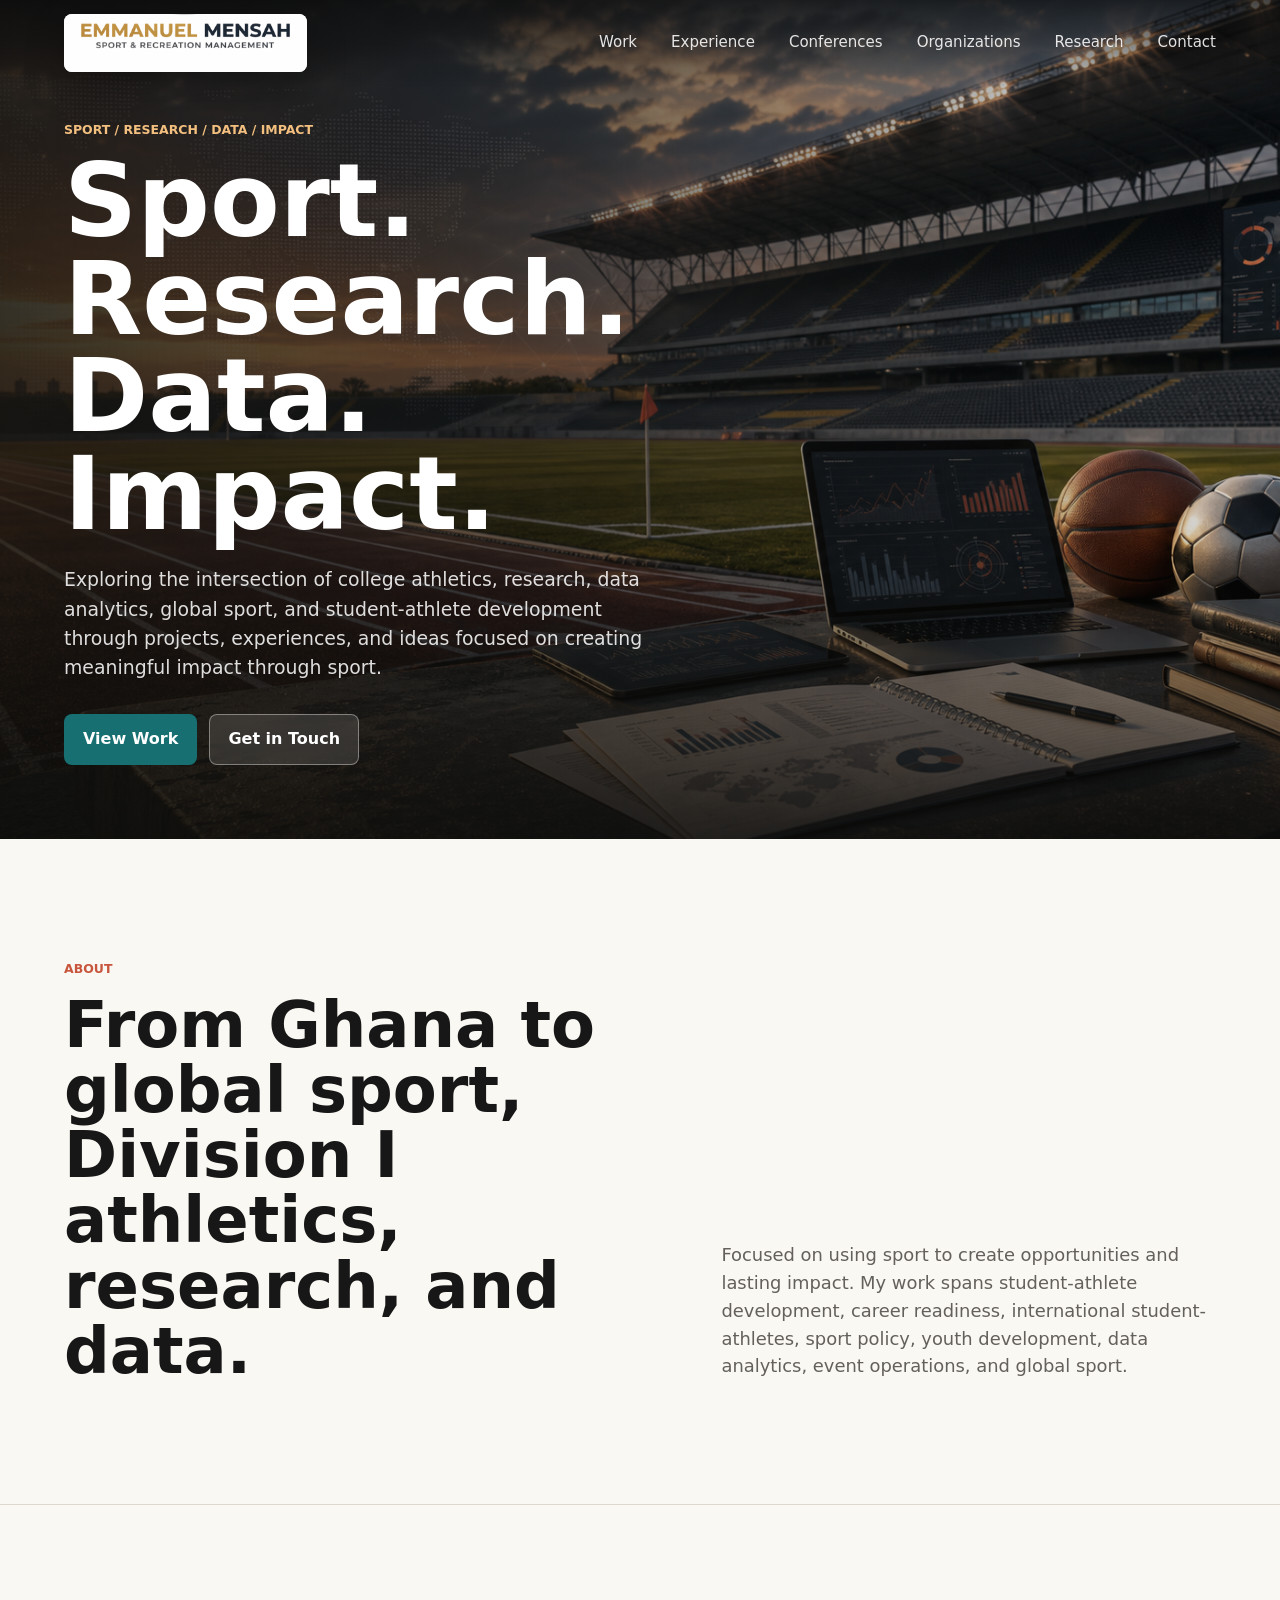
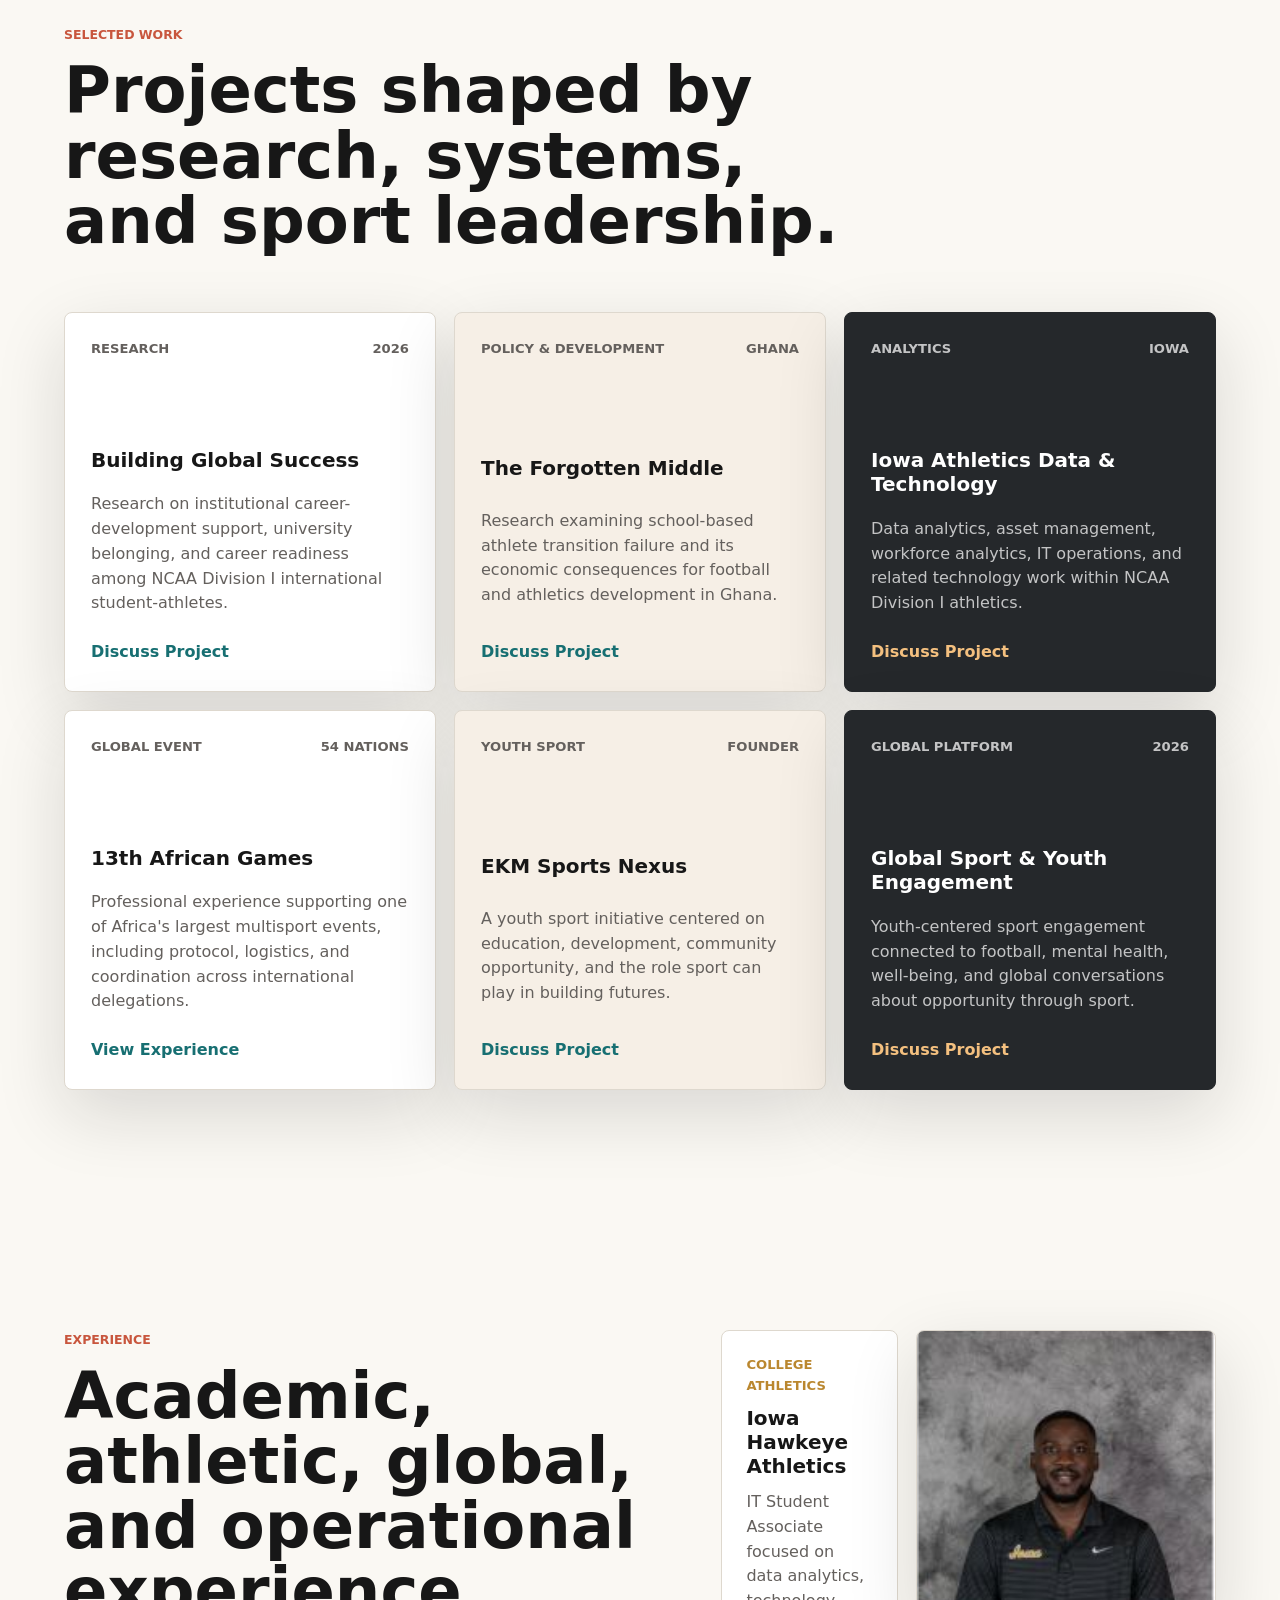
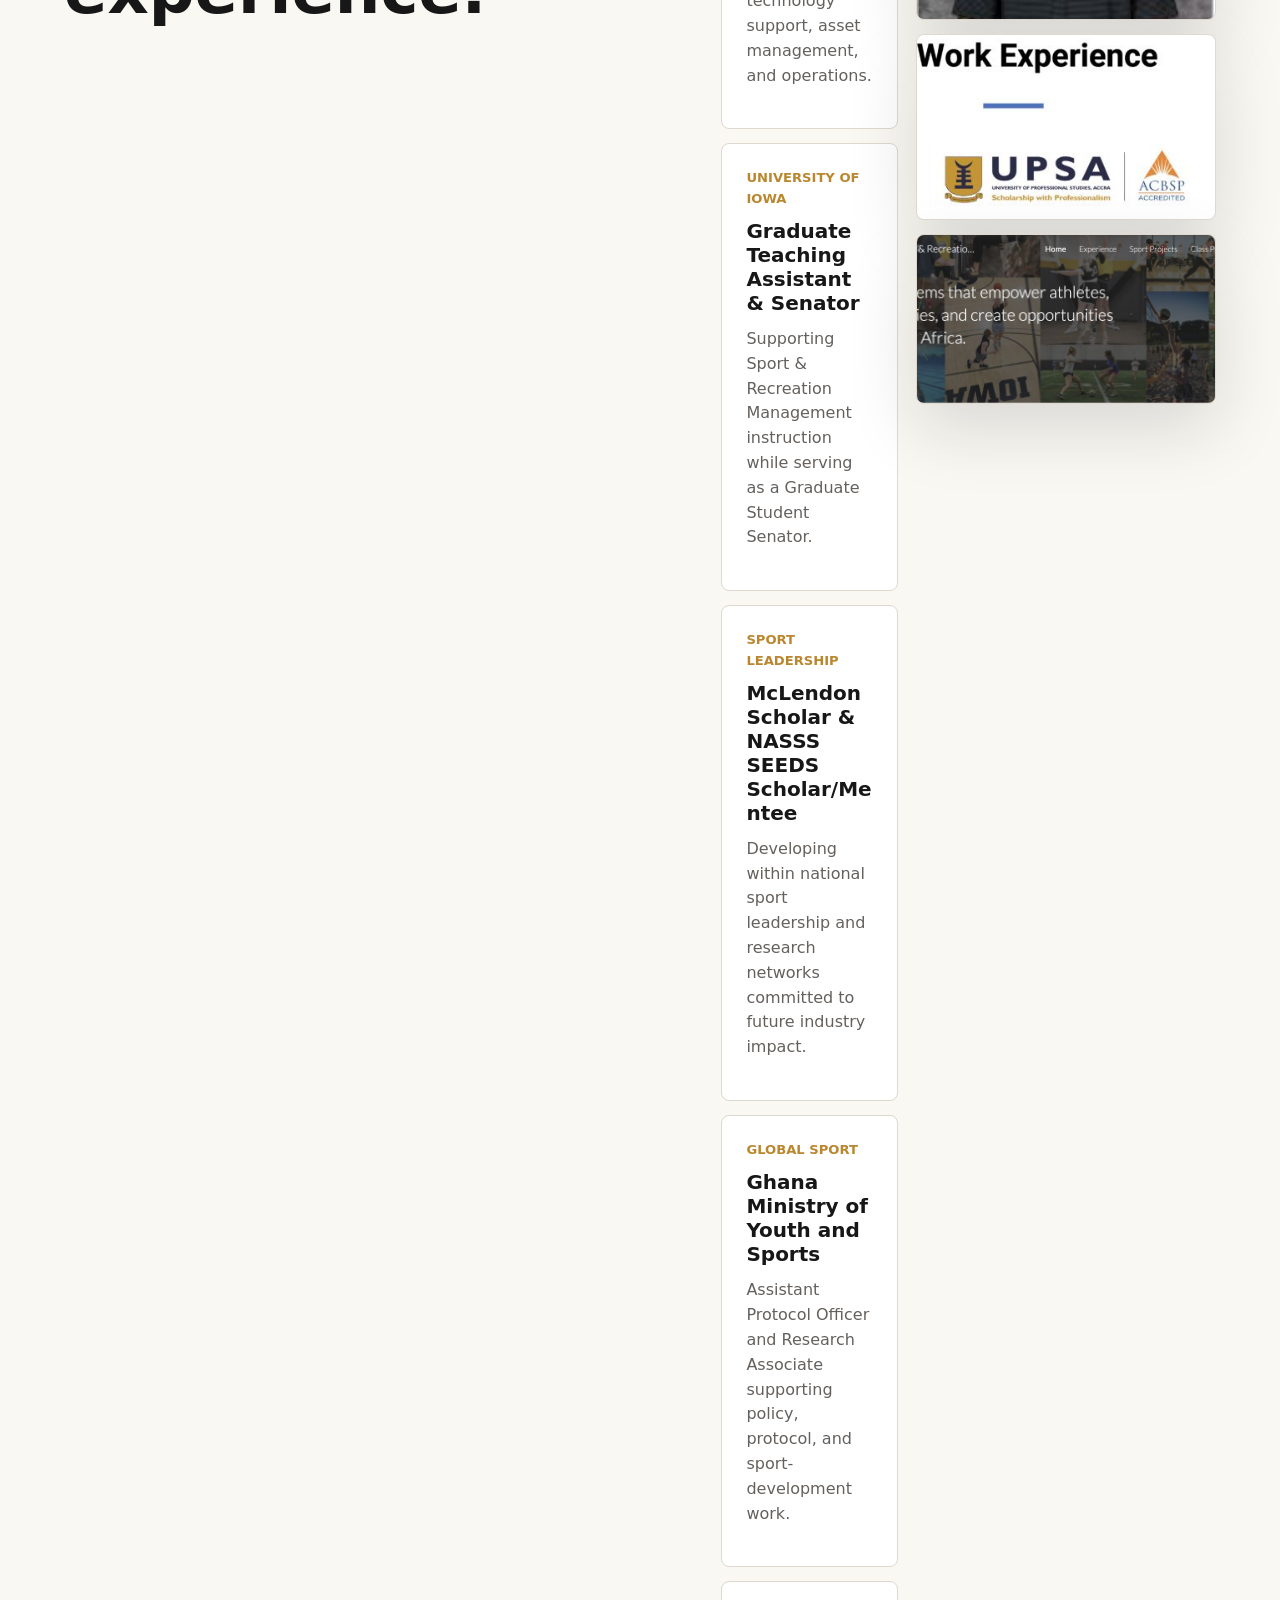
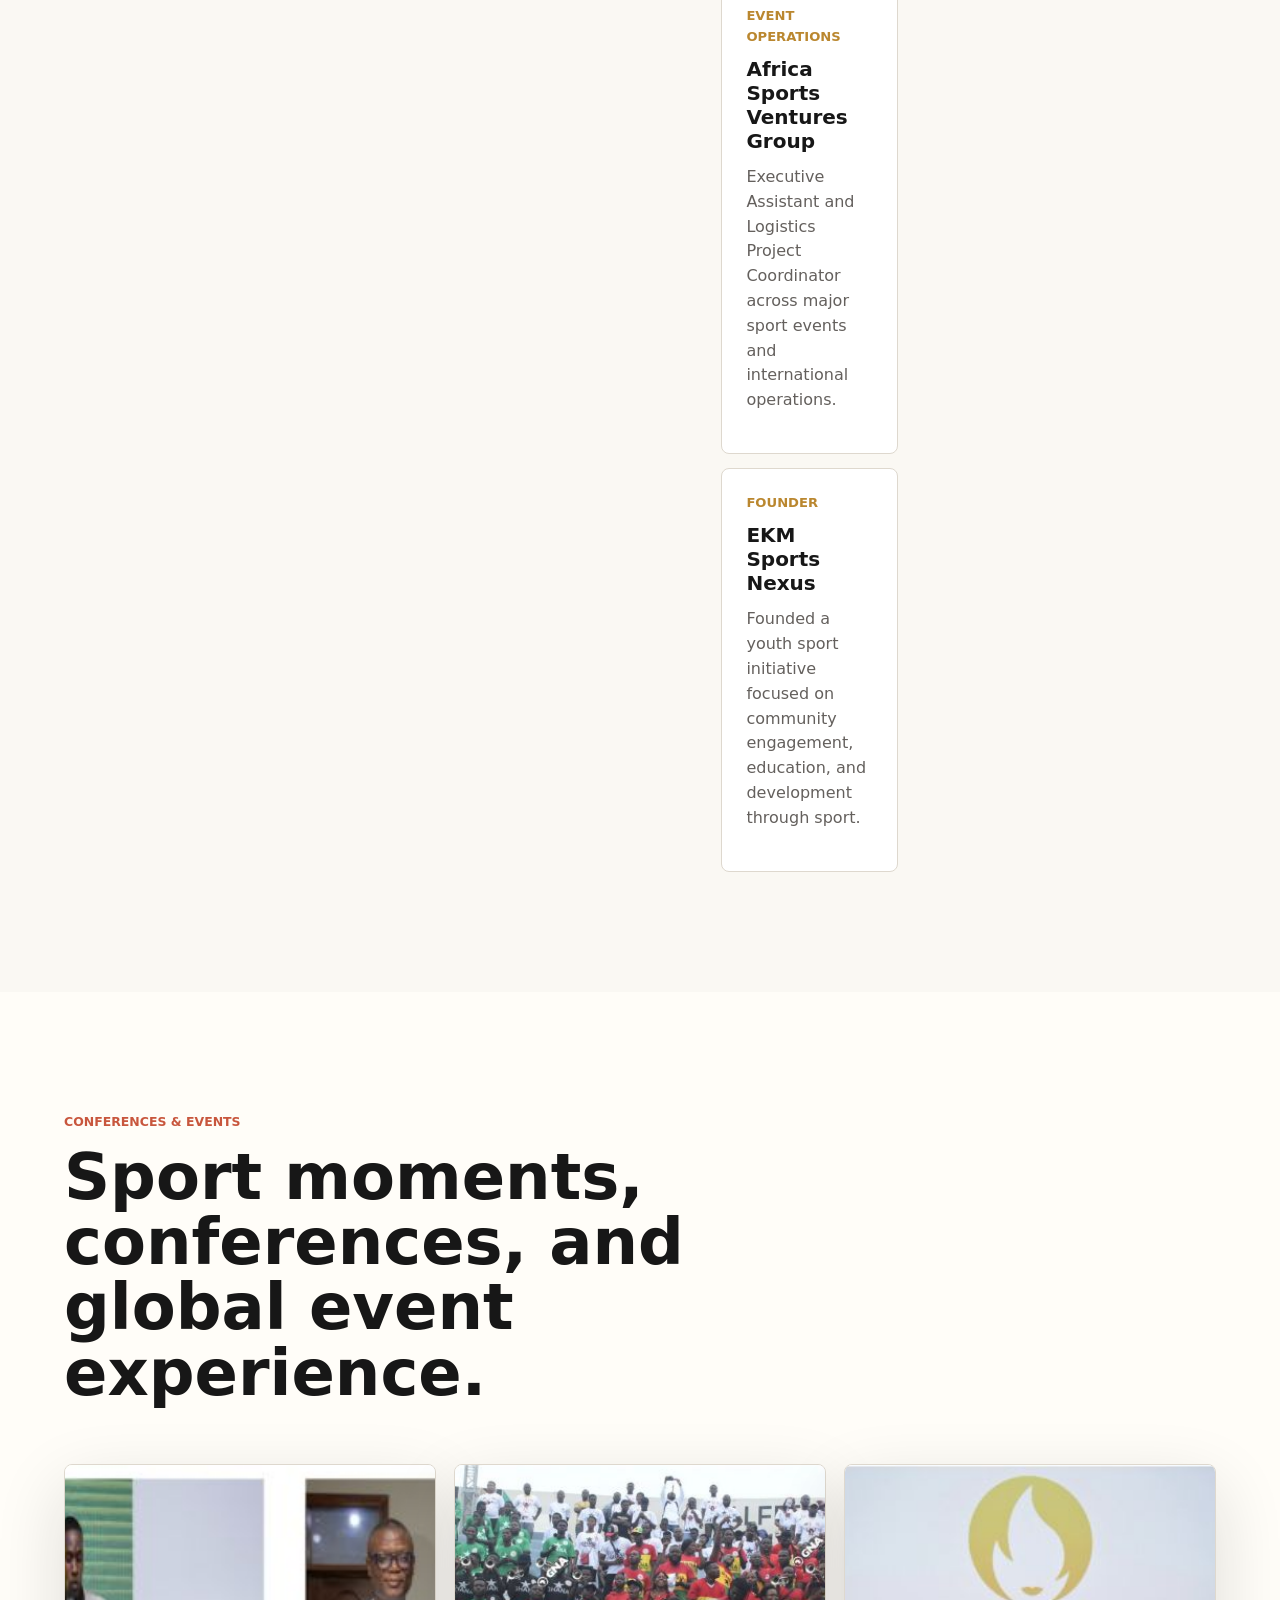
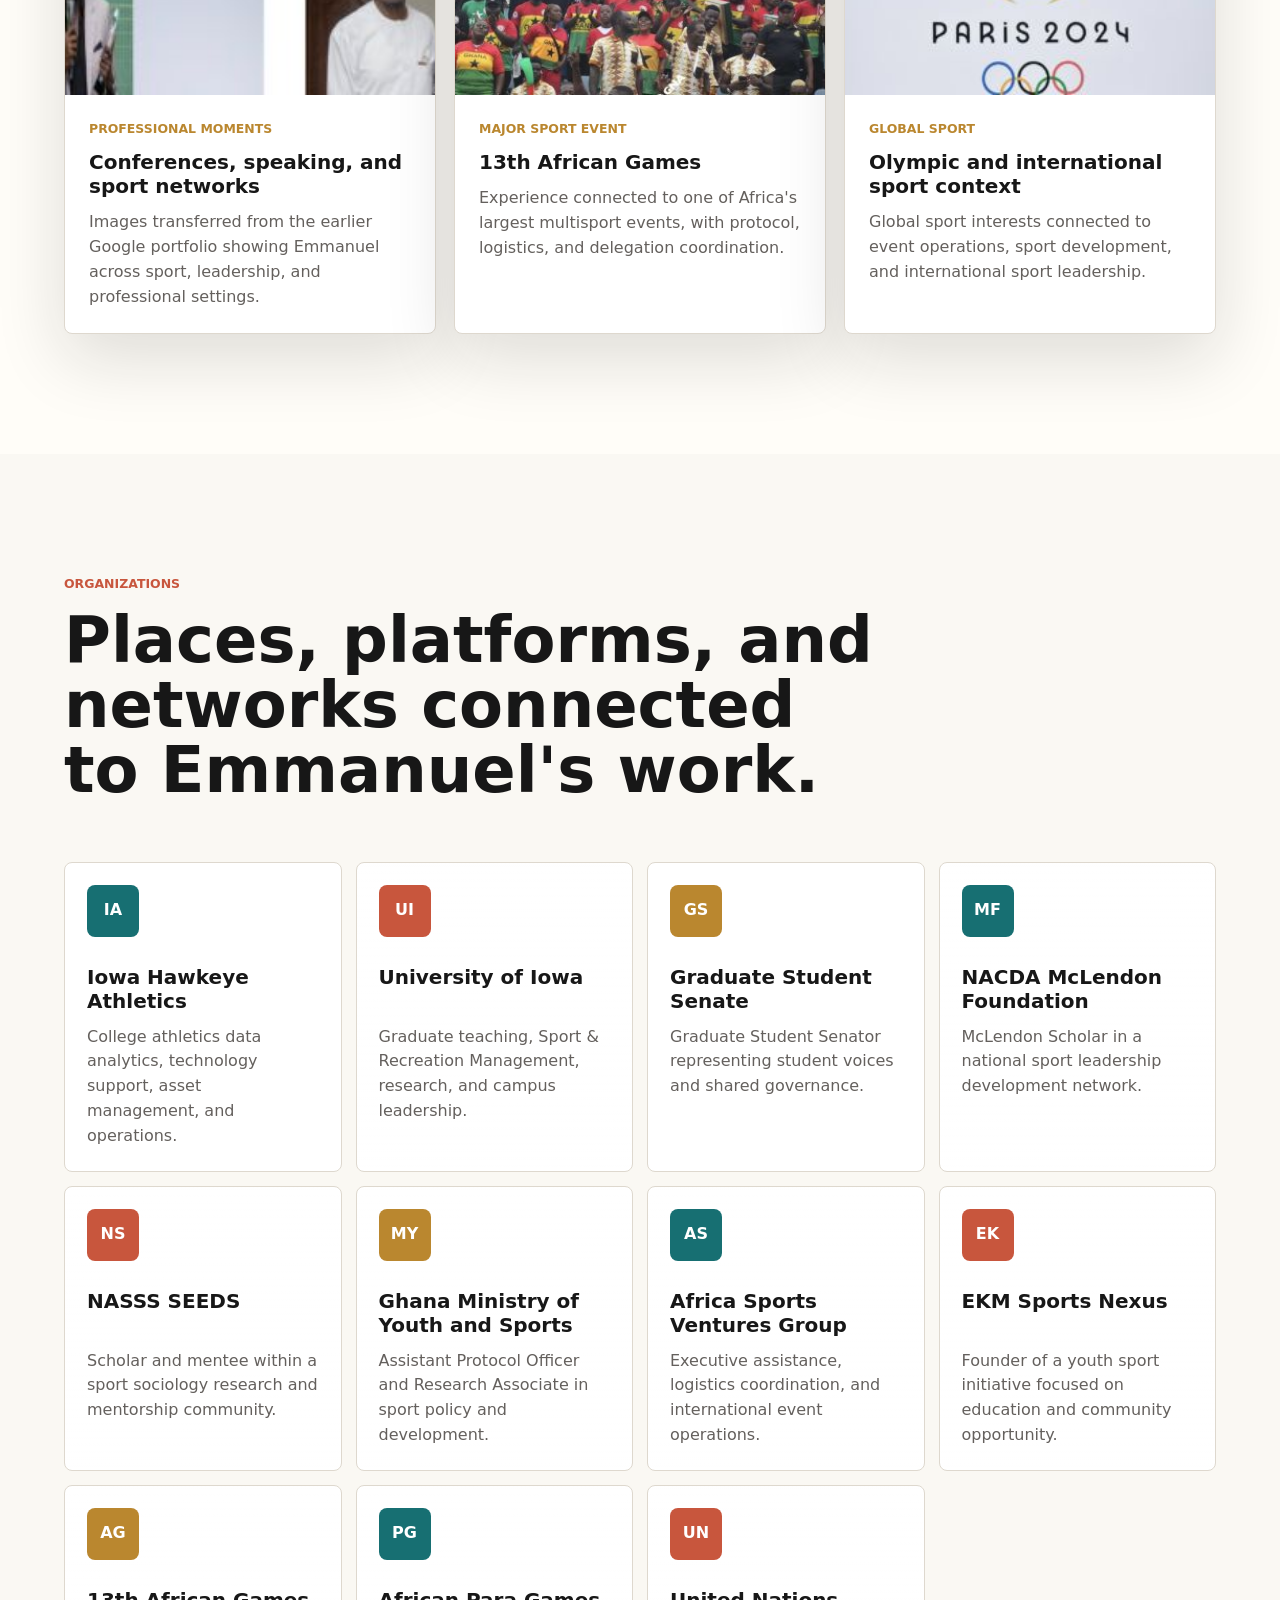
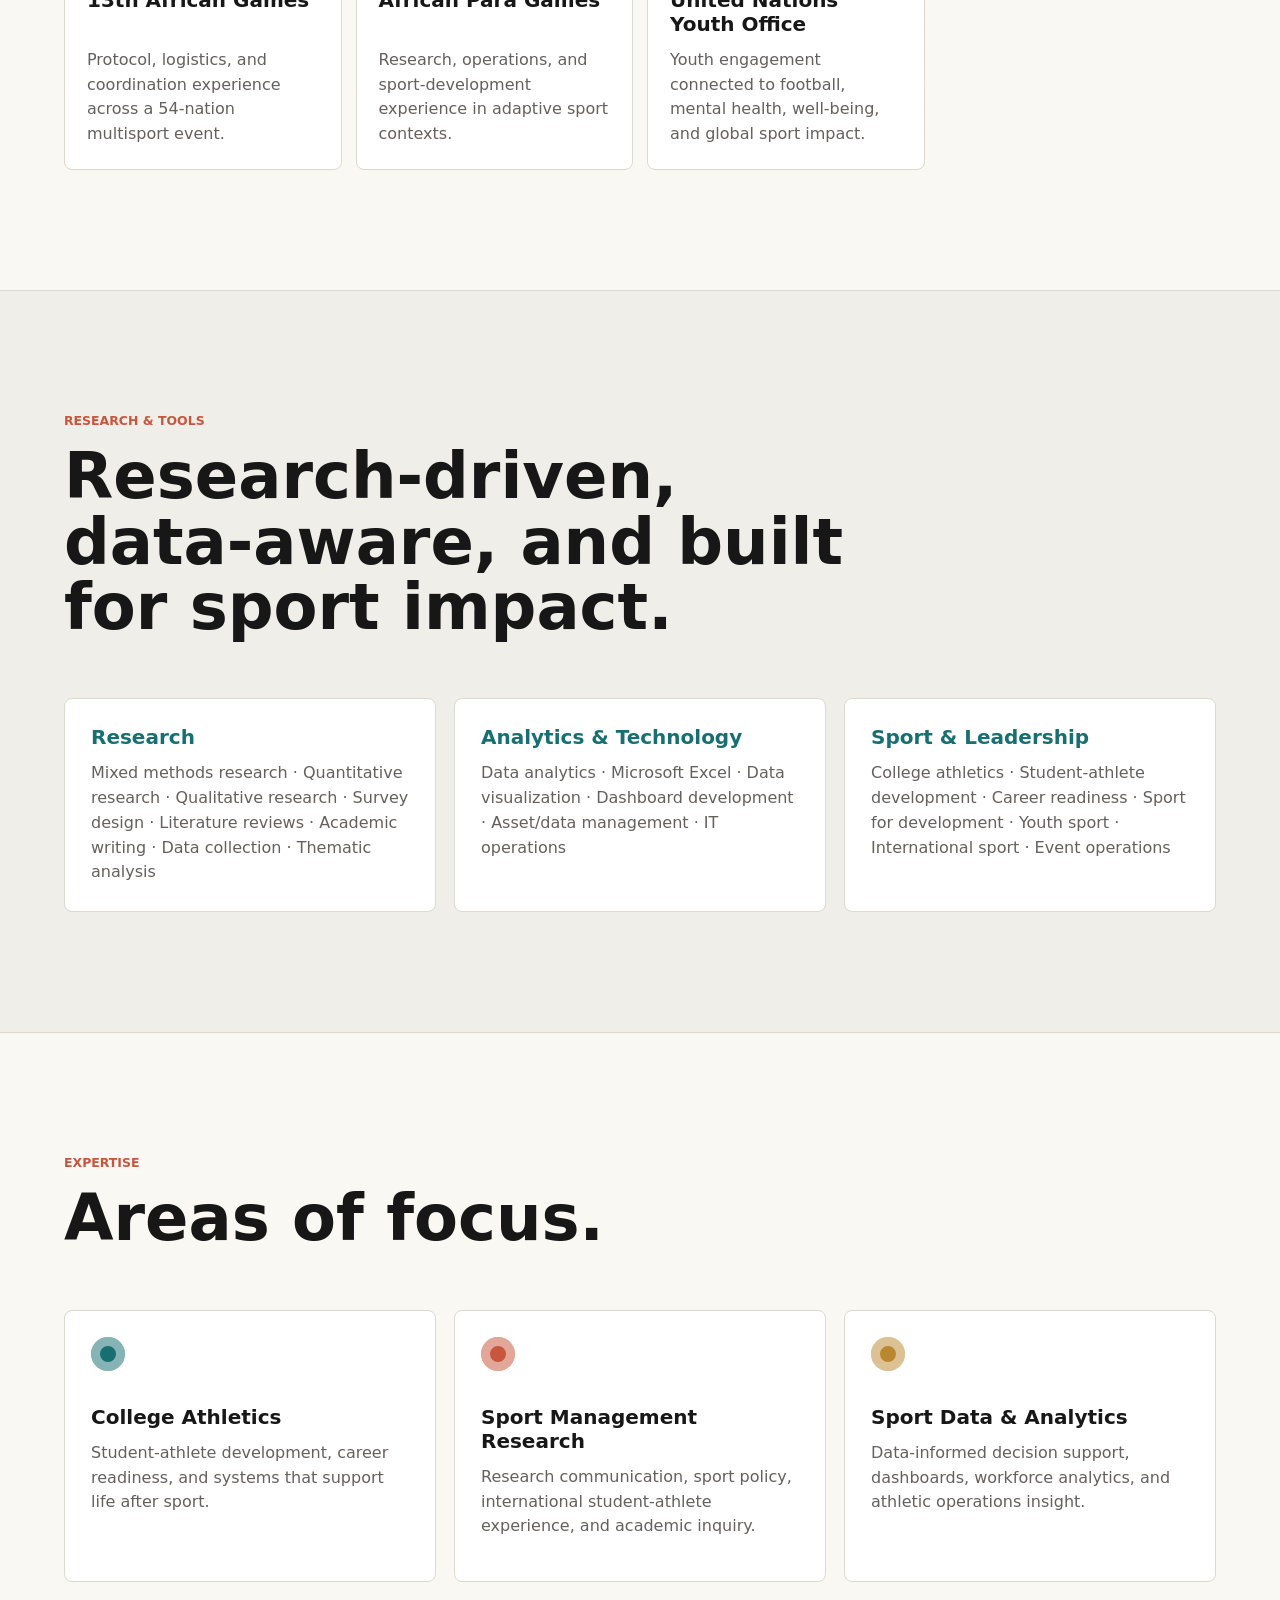
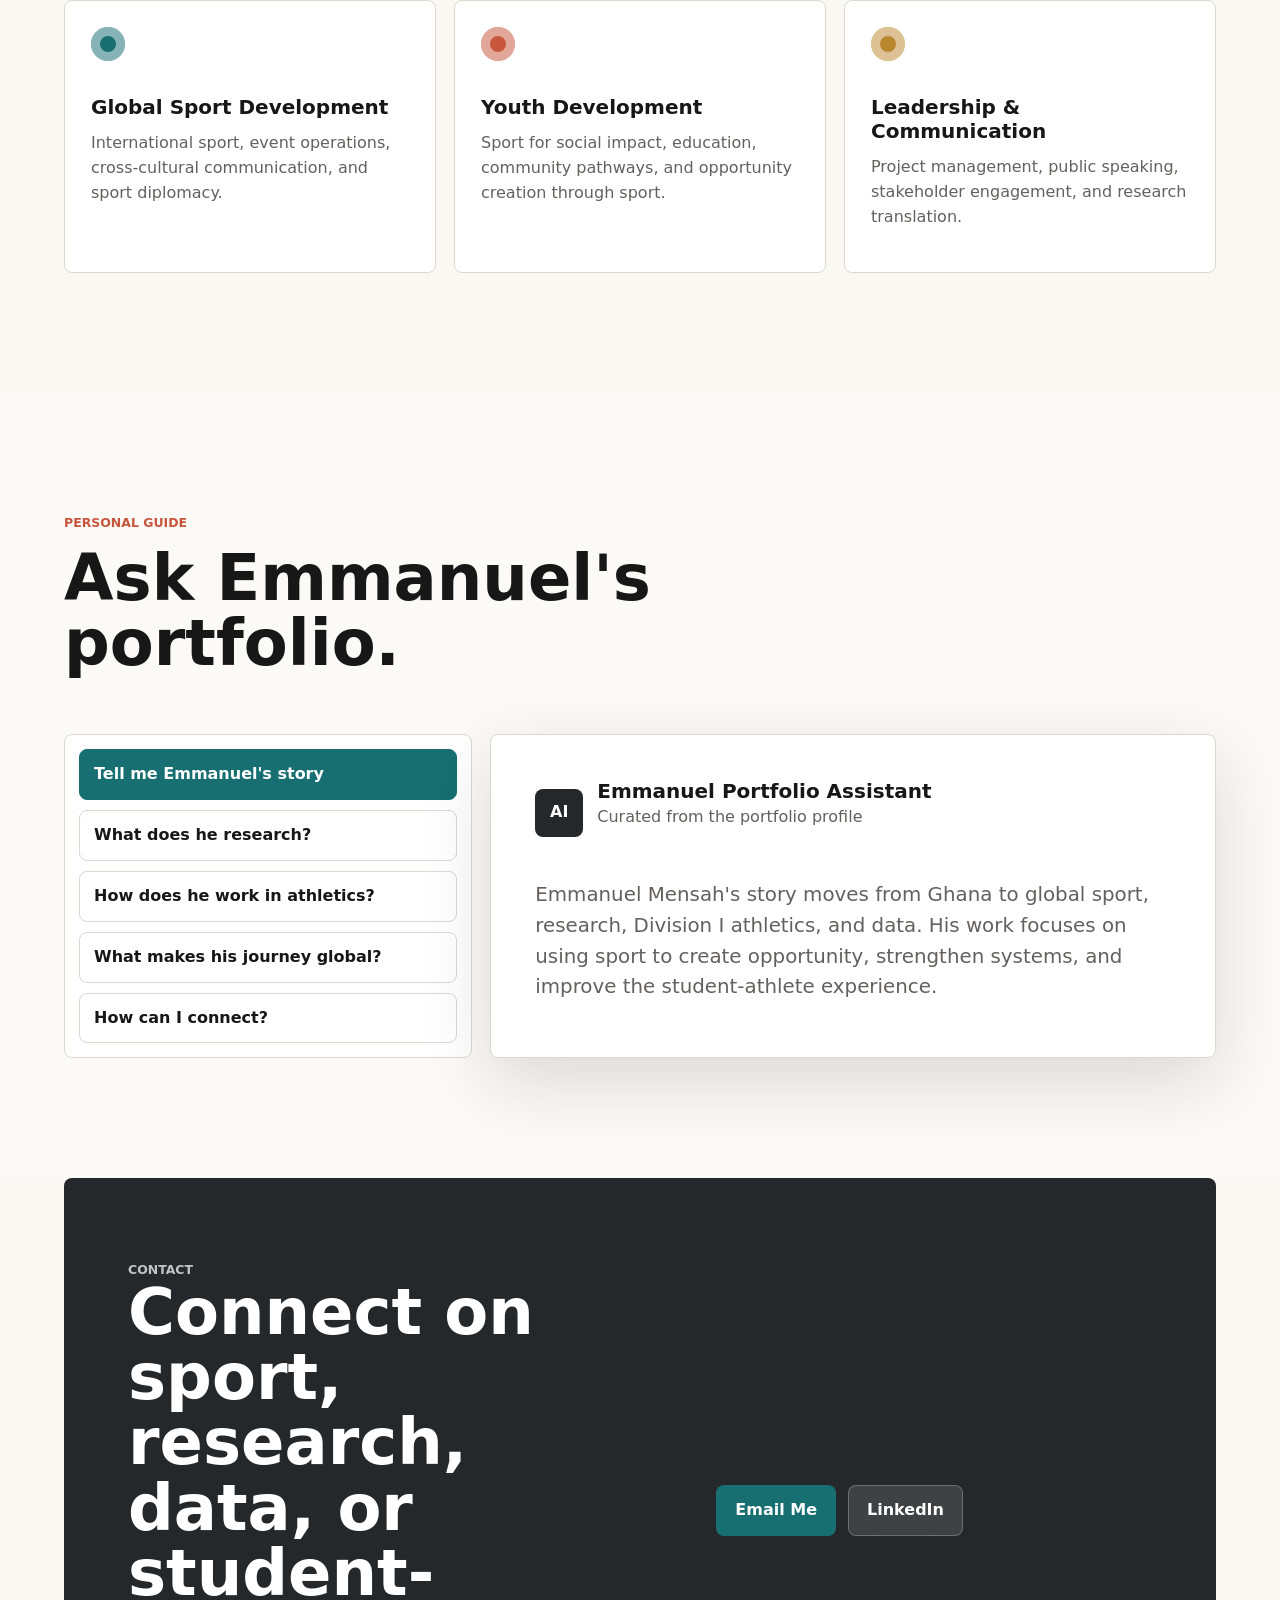
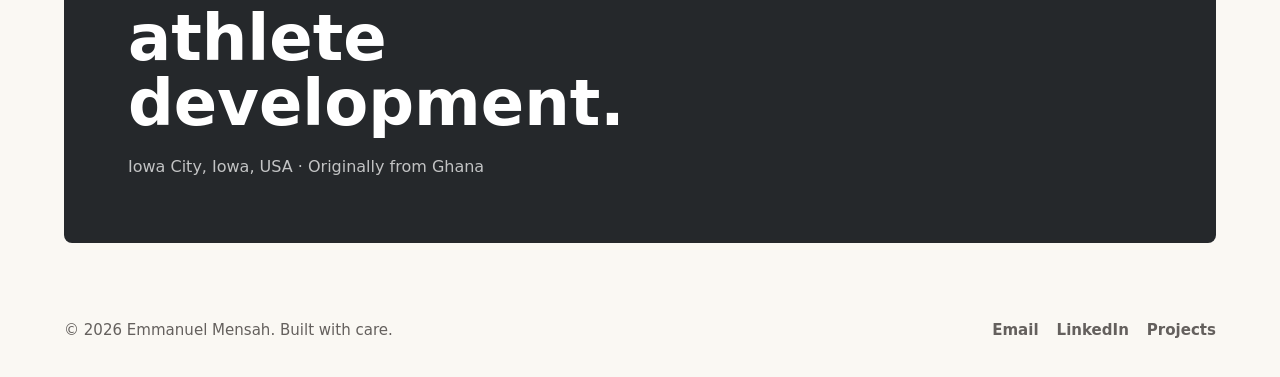
==== commit 5774eb98: "Update index.html" ====
--- a/external-portfolio-site/index.html
+++ b/external-portfolio-site/index.html
@@ -31,8 +31,7 @@
           <p class="eyebrow">Sport / Research / Data / Impact</p>
           <h1>Sport. Research. Data. Impact.</h1>
           <p class="hero-copy">
-            I am Emmanuel Mensah, a sport management scholar-practitioner working at the intersection of
-            college athletics, research, data analytics, global sport, and student-athlete development.
+            Exploring the intersection of college athletics, research, data analytics, global sport, and student-athlete development through projects, experiences, and ideas focused on creating meaningful impact through sport.
           </p>
           <div class="hero-actions" aria-label="Portfolio actions">
             <a class="button primary" href="#work">View Work</a>
@@ -47,7 +46,7 @@
           <h2>From Ghana to global sport, Division I athletics, research, and data.</h2>
         </div>
         <p>
-          Emmanuel Mensah is focused on using sport to create opportunities and lasting impact. His work spans
+          Focused on using sport to create opportunities and lasting impact. My work spans
           student-athlete development, career readiness, international student-athletes, sport policy, youth
           development, data analytics, event operations, and global sport.
         </p>
